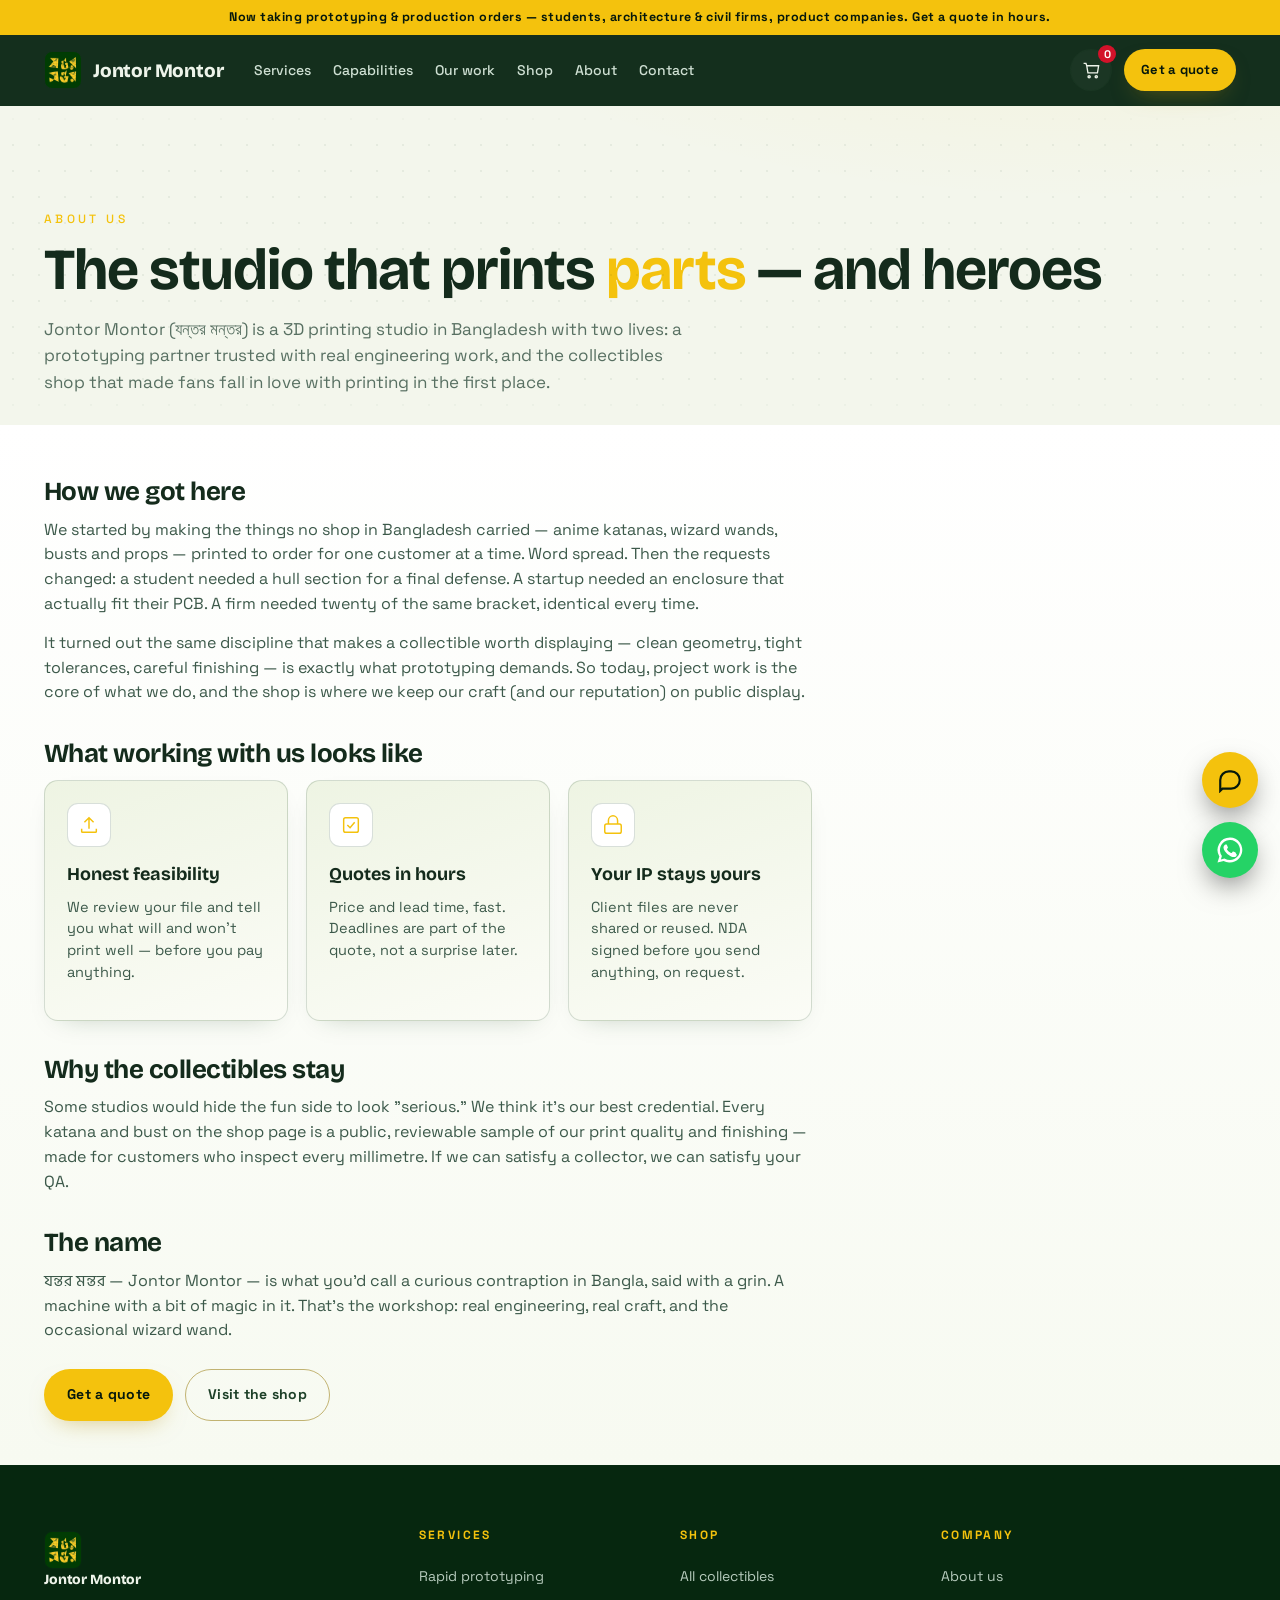
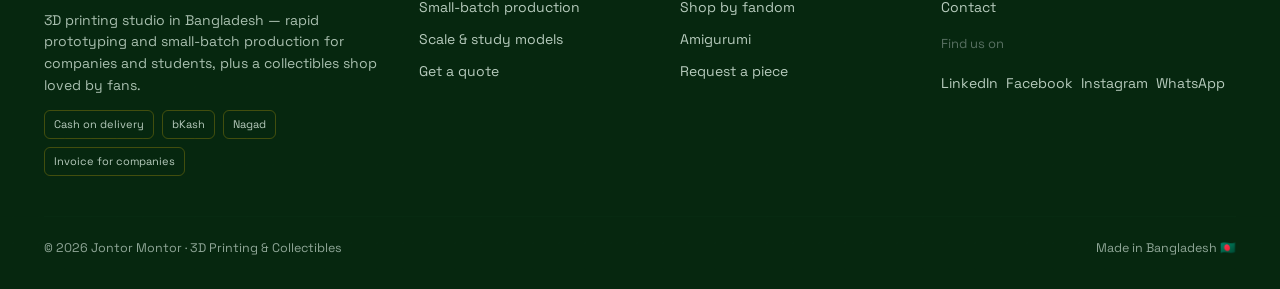
==== about.html @ bf699344 "Add files via upload" ====
<!DOCTYPE html>
<html lang="en">
<head>
<meta charset="UTF-8">
<meta name="viewport" content="width=device-width, initial-scale=1.0">
<title>About Jontor Montor — 3D Printing Studio in Bangladesh</title>
<meta name="description" content="Jontor Montor is a Bangladesh 3D printing studio: a prototyping partner for companies and universities, and the collectibles shop that proves our craft in public.">
<!-- EDIT HERE ▸ SEO: after you buy your domain, replace https://www.jontormontor.com everywhere (Ctrl+H) -->
<link rel="canonical" href="https://www.jontormontor.com/about.html">
<link rel="icon" type="image/jpeg" href="images/logo.jpg">
<meta name="theme-color" content="#0a3a1c">
<meta name="robots" content="index, follow">
<meta property="og:type" content="website">
<meta property="og:site_name" content="Jontor Montor">
<meta property="og:title" content="About Jontor Montor — 3D Printing Studio in Bangladesh">
<meta property="og:description" content="Jontor Montor is a Bangladesh 3D printing studio: a prototyping partner for companies and universities, and the collectibles shop that proves our craft in public.">
<meta property="og:url" content="https://www.jontormontor.com/about.html">
<meta property="og:image" content="https://www.jontormontor.com/images/logo.jpg">
<meta property="og:locale" content="en_US">
<meta name="twitter:card" content="summary_large_image">
<meta name="twitter:title" content="About Jontor Montor — 3D Printing Studio in Bangladesh">
<meta name="twitter:description" content="Jontor Montor is a Bangladesh 3D printing studio: a prototyping partner for companies and universities, and the collectibles shop that proves our craft in public.">
<meta name="twitter:image" content="https://www.jontormontor.com/images/logo.jpg">
<link rel="preconnect" href="https://fonts.googleapis.com">
<link rel="preconnect" href="https://fonts.gstatic.com" crossorigin>
<link href="https://fonts.googleapis.com/css2?family=Bricolage+Grotesque:opsz,wght@12..96,400;12..96,600;12..96,800&family=Space+Grotesk:wght@400;500;700&family=Hind+Siliguri:wght@400;600;700&display=swap" rel="stylesheet">
<link rel="stylesheet" href="css/styles.css">
</head>
<body>
<div id="site-header"></div>

<section class="subhero dots-bg">
  <div class="wrap">
    <span class="eyebrow">About us</span>
    <h1>The studio that prints <span class="y">parts</span> — and heroes</h1>
    <p>Jontor Montor (যন্তর মন্তর) is a 3D printing studio in Bangladesh with two lives: a prototyping partner trusted with real engineering work, and the collectibles shop that made fans fall in love with printing in the first place.</p>
  </div>
</section>

<section class="page band-white">
  <div class="wrap">
    <div class="prose">
      <!-- EDIT HERE ▸ ABOUT TEXT -->
      <h2>How we got here</h2>
      <p>We started by making the things no shop in Bangladesh carried — anime katanas, wizard wands, busts and props — printed to order for one customer at a time. Word spread. Then the requests changed: a student needed a hull section for a final defense. A startup needed an enclosure that actually fit their PCB. A firm needed twenty of the same bracket, identical every time.</p>
      <p>It turned out the same discipline that makes a collectible worth displaying — clean geometry, tight tolerances, careful finishing — is exactly what prototyping demands. So today, project work is the core of what we do, and the shop is where we keep our craft (and our reputation) on public display.</p>

      <h2>What working with us looks like</h2>
      <div class="cards3">
        <div class="icard">
          <div class="ic"><svg viewBox="0 0 24 24"><path d="M12 16V4M7 9l5-5 5 5"/><path d="M4 16v3a1 1 0 001 1h14a1 1 0 001-1v-3"/></svg></div>
          <h4>Honest feasibility</h4><p>We review your file and tell you what will and won't print well — before you pay anything.</p>
        </div>
        <div class="icard">
          <div class="ic"><svg viewBox="0 0 24 24"><rect x="4" y="4" width="16" height="16" rx="2"/><path d="M8 12l3 3 5-6"/></svg></div>
          <h4>Quotes in hours</h4><p>Price and lead time, fast. Deadlines are part of the quote, not a surprise later.</p>
        </div>
        <div class="icard">
          <div class="ic"><svg viewBox="0 0 24 24"><rect x="3" y="11" width="18" height="10" rx="2"/><path d="M7 11V7a5 5 0 0110 0v4"/></svg></div>
          <h4>Your IP stays yours</h4><p>Client files are never shared or reused. NDA signed before you send anything, on request.</p>
        </div>
      </div>

      <h2>Why the collectibles stay</h2>
      <p>Some studios would hide the fun side to look "serious." We think it's our best credential. Every katana and bust on the shop page is a public, reviewable sample of our print quality and finishing — made for customers who inspect every millimetre. If we can satisfy a collector, we can satisfy your QA.</p>

      <h2>The name</h2>
      <p><span class="bn">যন্তর মন্তর</span> — Jontor Montor — is what you'd call a curious contraption in Bangla, said with a grin. A machine with a bit of magic in it. That's the workshop: real engineering, real craft, and the occasional wizard wand.</p>

      <p style="margin-top:26px">
        <a href="custom.html" class="btn btn-gold">Get a quote</a>
        <a href="shop.html" class="btn btn-ghost" style="margin-left:8px">Visit the shop</a>
      </p>
    </div>
  </div>
</section>

<div id="site-footer"></div>
<a class="wa" id="waFloat" href="#" target="_blank" rel="noopener" aria-label="WhatsApp us">
  <svg viewBox="0 0 24 24"><path d="M12 2a10 10 0 00-8.5 15.2L2 22l4.9-1.3A10 10 0 1012 2zm0 18a8 8 0 01-4.1-1.1l-.3-.2-2.9.8.8-2.8-.2-.3A8 8 0 1112 20zm4.4-6c-.2-.1-1.4-.7-1.7-.8s-.4-.1-.6.1-.6.8-.8 1-.3.2-.5.1a6.5 6.5 0 01-1.9-1.2 7.2 7.2 0 01-1.3-1.7c-.1-.2 0-.4.1-.5l.4-.4.2-.4v-.4l-.8-1.8c-.2-.5-.4-.4-.6-.4h-.5a1 1 0 00-.7.3 3 3 0 00-.9 2.2 5.2 5.2 0 001.1 2.8 11.9 11.9 0 004.6 4c.6.3 1.1.4 1.5.6.6.2 1.2.2 1.6.1.5-.1 1.4-.6 1.6-1.1s.2-1 .2-1.1-.2-.2-.4-.3z"/></svg>
</a>
<script src="js/app.js"></script>
</body>
</html>
---- css/styles.css ----
:root{
  --forest:#f3f6ec; --forest-2:#fbfcf6; --forest-3:#ffffff;
  --moss:#e6eeda; --moss-2:#eef4e3;
  --gold:#f4c20d; --gold-2:#b98f00; --gold-deep:#96790a;
  --cream:#f3ecd9; --cream-2:#e7dcbf;
  --red:#d3122a;
  --ink:#06180c;
  --paper:#142b1c; --muted:#587062; --line:rgba(13,58,30,.16);
  --disp:"Bricolage Grotesque",sans-serif;
  --tech:"Space Grotesk",monospace;
  --bn:"Hind Siliguri",sans-serif;
  --r:14px;
}
*{box-sizing:border-box;margin:0;padding:0}
html{scroll-behavior:smooth}
body{
  background:var(--forest);color:var(--paper);
  font-family:var(--tech);font-size:16px;line-height:1.55;
  overflow-x:hidden;
}
.bn{font-family:var(--bn)}
h1,h2,h3{font-family:var(--disp);line-height:1.02;letter-spacing:-.02em}
a{color:inherit;text-decoration:none}
img{display:block;max-width:100%}
.wrap{max-width:1240px;margin:0 auto;padding:0 24px}
.eyebrow{font-family:var(--tech);font-size:12px;letter-spacing:.28em;text-transform:uppercase;color:var(--gold);font-weight:500}

/* blueprint dotted texture */
.dots-bg{position:relative}
.dots-bg::before{
  content:"";position:absolute;inset:0;pointer-events:none;opacity:.5;
  background-image:radial-gradient(rgba(244,194,13,.10) 1px,transparent 1px);
  background-size:26px 26px;mask-image:linear-gradient(180deg,transparent,#000 12%,#000 88%,transparent);
}

/* buttons */
.btn{display:inline-flex;align-items:center;gap:9px;font-family:var(--tech);font-weight:700;
  font-size:14px;letter-spacing:.02em;padding:14px 22px;border-radius:999px;cursor:pointer;
  border:1.5px solid transparent;transition:transform .18s ease,background .2s,color .2s,box-shadow .2s}
.btn:active{transform:translateY(1px)}
.btn-gold{background:var(--gold);color:var(--ink);box-shadow:0 8px 24px -10px rgba(244,194,13,.7)}
.btn-gold:hover{background:var(--gold-2);transform:translateY(-2px)}
.btn-ghost{background:transparent;color:var(--paper);border-color:rgba(244,194,13,.45)}
.btn-ghost:hover{border-color:var(--gold);color:var(--gold);transform:translateY(-2px)}
.btn-sm{padding:10px 16px;font-size:13px}

/* announcement */
.topbar{background:var(--gold);color:var(--ink);font-family:var(--tech);font-weight:700;
  font-size:12.5px;letter-spacing:.04em;text-align:center;padding:8px 16px;overflow:hidden}
.topbar span{display:inline-block;white-space:nowrap}

/* nav */
.nav{position:sticky;top:0;z-index:60;background:rgba(7,42,20,.82);backdrop-filter:blur(12px);
  border-bottom:1px solid var(--line)}
.nav__in{display:flex;align-items:center;gap:22px;height:70px}
.brand{display:flex;align-items:center;gap:11px;font-family:var(--disp);font-weight:800;font-size:19px;letter-spacing:-.01em}
.brand img{width:38px;height:38px;border-radius:8px;border:1px solid var(--line)}
.brand b{color:var(--gold)}
.navlinks{display:flex;gap:22px;margin-left:8px;font-size:14px;font-weight:500}
.navlinks a{position:relative;padding:6px 0;color:#3c594a;transition:color .2s}
.navlinks a:hover{color:var(--gold)}
.navlinks a::after{content:"";position:absolute;left:0;bottom:-2px;height:2px;width:0;background:var(--gold);transition:width .22s}
.navlinks a:hover::after{width:100%}
.nav__right{margin-left:auto;display:flex;align-items:center;gap:12px}
.iconbtn{position:relative;width:42px;height:42px;display:grid;place-items:center;border-radius:50%;
  border:1px solid var(--line);background:rgba(255,255,255,.03);cursor:pointer;transition:.2s}
.iconbtn:hover{border-color:var(--gold);background:rgba(244,194,13,.08)}
.iconbtn svg{width:19px;height:19px;stroke:var(--paper);fill:none;stroke-width:1.7}
.cartcount{position:absolute;top:-5px;right:-5px;background:var(--red);color:#fff;font-family:var(--tech);
  font-size:11px;font-weight:700;min-width:18px;height:18px;border-radius:9px;display:grid;place-items:center;padding:0 4px}
.menutoggle{display:none}

/* hero */
.hero{position:relative;overflow:hidden;padding:74px 0 64px;
  background:radial-gradient(120% 90% at 80% -10%,#0f4a25 0%,var(--forest) 46%,var(--forest-2) 100%)}
.hero__grid{display:grid;grid-template-columns:1.02fr .98fr;gap:48px;align-items:center;position:relative;z-index:2}
.hero__copy h1{font-size:clamp(40px,5.6vw,68px);font-weight:800}
.hero__copy h1 .y{color:var(--gold)}
.hero__copy h1 .stroke{-webkit-text-stroke:1.5px var(--gold);color:transparent}
.hero__sub{margin:20px 0 4px;max-width:30em;color:#3c594a;font-size:16.5px}
.hero__cta{display:flex;gap:12px;flex-wrap:wrap;margin-top:26px}
.hero__pay{display:flex;gap:8px;flex-wrap:wrap;margin-top:20px;font-family:var(--tech);font-size:12px;color:var(--muted)}
.chip{border:1px solid var(--line);border-radius:999px;padding:5px 11px;letter-spacing:.04em}
.chip b{color:var(--gold-2);font-weight:700}

/* hero stage */
.stage{position:relative;aspect-ratio:1/.92;border-radius:20px;overflow:hidden;
  border:1px solid var(--line);box-shadow:0 40px 80px -40px rgba(0,0,0,.7);background:var(--forest-2)}
.stage__frame{position:absolute;inset:0;z-index:3;pointer-events:none;
  background:
    linear-gradient(transparent 96%,rgba(244,194,13,.12) 96%) 0 0/100% 28px,
    linear-gradient(90deg,transparent 96%,rgba(244,194,13,.12) 96%) 0 0/28px 100%}
.stage__slide{position:absolute;inset:0;opacity:0;transition:opacity .9s ease,transform 6s ease;transform:scale(1.06)}
.stage__slide img{width:100%;height:100%;object-fit:cover}
.stage__slide.on{opacity:1;transform:scale(1)}
.stage__tag{position:absolute;left:14px;bottom:14px;z-index:4;background:rgba(6,24,12,.78);
  border:1px solid var(--line);backdrop-filter:blur(6px);border-radius:10px;padding:9px 13px}
.stage__tag .k{font-family:var(--tech);font-size:11px;letter-spacing:.2em;color:var(--gold);text-transform:uppercase}
.stage__tag .n{font-family:var(--disp);font-weight:600;font-size:15px}
.dots{position:absolute;right:14px;bottom:16px;z-index:5;display:flex;gap:7px}
.dot{width:8px;height:8px;border-radius:50%;background:rgba(255,255,255,.32);cursor:pointer;transition:.2s}
.dot.on{background:var(--gold);width:22px;border-radius:4px}
/* floating shards */
.shard{position:absolute;width:54px;opacity:.5;border-radius:6px;z-index:1;filter:saturate(1.1)}
.shard.s1{top:8%;right:6%;animation:float 7s ease-in-out infinite}
.shard.s2{bottom:12%;left:-2%;width:42px;animation:float 9s ease-in-out infinite reverse}
@keyframes float{0%,100%{transform:translateY(0) rotate(-4deg)}50%{transform:translateY(-16px) rotate(4deg)}}

/* marquee */
.marquee{background:var(--forest-3);border-top:1px solid var(--line);border-bottom:1px solid var(--line);overflow:hidden;padding:13px 0}
.marquee__t{display:flex;gap:42px;white-space:nowrap;animation:scroll 26s linear infinite;font-family:var(--tech);
  font-size:13px;letter-spacing:.06em;color:#cbe0d0}
.marquee__t b{color:var(--gold)}
.marquee__t span{display:inline-flex;align-items:center;gap:42px}
@keyframes scroll{to{transform:translateX(-50%)}}

/* section heads */
section{position:relative}
.shead{display:flex;align-items:flex-end;justify-content:space-between;gap:20px;margin:0 0 30px}
.shead h2{font-size:clamp(28px,3.6vw,42px);font-weight:800}
.shead p{color:var(--muted);max-width:34em;margin-top:8px;font-size:15px}
.sec{padding:78px 0}

/* fandom tiles */
.tiles{display:grid;grid-template-columns:repeat(4,1fr);gap:16px}
.tile{position:relative;border-radius:var(--r);overflow:hidden;min-height:172px;padding:20px;
  display:flex;flex-direction:column;justify-content:flex-end;cursor:pointer;
  border:1px solid var(--line);transition:transform .22s ease,box-shadow .22s}
.tile:hover{transform:translateY(-5px);box-shadow:0 24px 40px -24px rgba(0,0,0,.7)}
.tile h3{font-size:21px;font-weight:700;position:relative;z-index:2}
.tile .cnt{font-family:var(--tech);font-size:12px;color:rgba(255,255,255,.78);position:relative;z-index:2;letter-spacing:.04em}
.tile .arr{position:absolute;top:16px;right:16px;z-index:2;width:30px;height:30px;border-radius:50%;
  background:rgba(0,0,0,.25);display:grid;place-items:center;transition:.22s}
.tile:hover .arr{background:var(--gold);color:var(--ink);transform:rotate(-45deg)}
.tile .arr svg{width:15px;height:15px;stroke:currentColor;fill:none;stroke-width:2}
.tile::before{content:"";position:absolute;inset:0;z-index:1;opacity:.92}
.tile::after{content:"";position:absolute;inset:0;z-index:1;opacity:.18;
  background-image:radial-gradient(rgba(0,0,0,.5) 1px,transparent 1px);background-size:18px 18px}
.t-anime::before{background:linear-gradient(150deg,#d3122a,#7a0a18)}
.t-hp::before{background:linear-gradient(150deg,#2a2350,#0e0a26)}
.t-game::before{background:linear-gradient(150deg,#127a3a,#0a4220)}
.t-scifi::before{background:linear-gradient(150deg,#0e6b6b,#062f30)}
.t-ami::before{background:linear-gradient(150deg,#e8662a,#9a3408)}
.t-bd::before{background:linear-gradient(150deg,#0a3a1c,#0a3a1c)}
.t-bd .flag{position:absolute;inset:0;z-index:1;background:
  radial-gradient(circle at 38% 50%,var(--red) 0 26%,transparent 27%)}
.t-custom{border:1.5px dashed rgba(244,194,13,.55)}
.t-custom::before{background:linear-gradient(150deg,#11522a,#072a14)}
.t-custom h3,.t-custom .cnt{color:var(--gold)}

/* products */
.grid{display:grid;grid-template-columns:repeat(4,1fr);gap:18px}
.pcard{background:var(--moss-2);border:1px solid var(--line);border-radius:var(--r);overflow:hidden;
  display:flex;flex-direction:column;transition:transform .2s ease,box-shadow .2s,border-color .2s}
.pcard:hover{transform:translateY(-6px);box-shadow:0 28px 46px -28px rgba(0,0,0,.75);border-color:rgba(244,194,13,.4)}
.pcard__media{position:relative;aspect-ratio:1/1;overflow:hidden;background:var(--forest-3)}
.pcard__media img{width:100%;height:100%;object-fit:cover;transition:transform .5s ease}
.pcard:hover .pcard__media img{transform:scale(1.07)}
.badge{position:absolute;top:10px;left:10px;font-family:var(--tech);font-size:10.5px;font-weight:700;
  letter-spacing:.06em;text-transform:uppercase;padding:4px 9px;border-radius:6px}
.b-stock{background:var(--gold);color:var(--ink)}
.b-order{background:rgba(6,24,12,.82);color:var(--gold);border:1px solid var(--line)}
.ftag{position:absolute;top:10px;right:10px;font-family:var(--tech);font-size:10.5px;font-weight:700;
  letter-spacing:.05em;text-transform:uppercase;background:rgba(6,24,12,.7);color:#3c594a;padding:4px 8px;border-radius:6px;border:1px solid var(--line)}
.quick{position:absolute;left:10px;right:10px;bottom:10px;transform:translateY(140%);opacity:0;transition:.25s ease}
.pcard:hover .quick{transform:none;opacity:1}
.quick button{width:100%;justify-content:center}
.pcard__body{padding:14px 15px 17px;display:flex;flex-direction:column;gap:7px;flex:1}
.pcard__name{font-family:var(--disp);font-weight:600;font-size:16px;line-height:1.15}
.pcard__sub{font-family:var(--tech);font-size:12px;color:var(--muted)}
.price{margin-top:auto;display:flex;align-items:baseline;gap:9px;padding-top:6px}
.price .now{font-family:var(--tech);font-weight:700;font-size:19px;color:var(--gold)}
.price .was{font-family:var(--tech);font-size:13px;color:#7e948a;text-decoration:line-through}
.price .off{font-family:var(--tech);font-size:11px;font-weight:700;background:var(--red);color:#fff;border-radius:5px;padding:2px 6px}

/* custom band */
.custom{background:linear-gradient(160deg,var(--moss),var(--forest-2));border-top:1px solid var(--line);border-bottom:1px solid var(--line)}
.custom__grid{display:grid;grid-template-columns:.9fr 1.1fr;gap:46px;align-items:center}
.custom h2{font-size:clamp(30px,4vw,46px);font-weight:800}
.custom h2 .y{color:var(--gold)}
.custom p{color:#3c594a;margin:16px 0 24px;max-width:30em}
.steps{display:grid;grid-template-columns:1fr 1fr 1fr;gap:14px}
.step{background:rgba(255,255,255,.66);border:1px solid var(--line);border-radius:12px;padding:20px 16px}
.step .no{font-family:var(--tech);font-size:12px;color:var(--gold);letter-spacing:.2em}
.step .ic{width:40px;height:40px;margin:8px 0 12px;color:var(--gold)}
.step .ic svg{width:100%;height:100%;stroke:currentColor;fill:none;stroke-width:1.6}
.step h4{font-family:var(--disp);font-weight:600;font-size:16px;margin-bottom:5px}
.step p{font-family:var(--tech);font-size:12.5px;color:var(--muted);margin:0;max-width:none}

/* WORKS / projects */
.works{background:var(--forest-3)}
.works .shead h2 .y{color:var(--gold)}
.tabs{display:flex;gap:9px;flex-wrap:wrap;margin-bottom:26px}
.tab{font-family:var(--tech);font-size:13px;font-weight:500;letter-spacing:.03em;padding:9px 16px;border-radius:999px;
  border:1px solid var(--line);background:transparent;color:#3c594a;cursor:pointer;transition:.2s}
.tab:hover{border-color:var(--gold);color:var(--gold)}
.tab.on{background:var(--gold);color:var(--ink);border-color:var(--gold);font-weight:700}
.wgrid{display:grid;grid-template-columns:repeat(3,1fr);gap:18px}
.wcard{background:linear-gradient(160deg,var(--moss-2),var(--forest-2));border:1px solid var(--line);
  border-radius:var(--r);padding:22px;position:relative;overflow:hidden;transition:transform .2s,border-color .2s}
.wcard:hover{transform:translateY(-5px);border-color:rgba(244,194,13,.45)}
.wcard__bp{height:120px;border-radius:10px;background:var(--forest-3);border:1px solid var(--line);
  margin-bottom:16px;position:relative;overflow:hidden;display:grid;place-items:center}
.wcard__bp::before{content:"";position:absolute;inset:0;opacity:.5;
  background-image:linear-gradient(rgba(244,194,13,.10) 1px,transparent 1px),linear-gradient(90deg,rgba(244,194,13,.10) 1px,transparent 1px);
  background-size:18px 18px}
.wcard__bp svg{width:70px;height:70px;stroke:var(--gold);fill:none;stroke-width:1.3;position:relative;z-index:2;opacity:.9}
.wcat{font-family:var(--tech);font-size:11px;letter-spacing:.18em;text-transform:uppercase;color:var(--gold)}
.wcard h4{font-family:var(--disp);font-weight:600;font-size:18px;margin:5px 0 10px}
.wmeta{display:flex;gap:7px;flex-wrap:wrap}
.wmeta span{font-family:var(--tech);font-size:11px;color:#3c594a;border:1px solid var(--line);border-radius:6px;padding:3px 8px}
.stats{display:grid;grid-template-columns:repeat(4,1fr);gap:18px;margin-top:40px;
  border-top:1px solid var(--line);padding-top:34px}
.stat .n{font-family:var(--disp);font-weight:800;font-size:clamp(32px,4vw,48px);color:var(--gold);line-height:1}
.stat .l{font-family:var(--tech);font-size:12.5px;color:var(--muted);margin-top:6px;letter-spacing:.03em}
.works__cta{display:flex;gap:12px;flex-wrap:wrap;margin-top:34px;align-items:center}
.works__cta .note{font-family:var(--tech);font-size:12.5px;color:var(--muted)}

/* amigurumi strip */
.ami{background:linear-gradient(160deg,#0e4a26,var(--forest-2))}
.amihead{display:flex;align-items:center;gap:14px;margin-bottom:24px}
.amihead h2{font-size:clamp(26px,3.2vw,38px)}
.amihead .b{font-family:var(--bn);color:var(--gold)}
.amirow{display:grid;grid-template-columns:repeat(4,1fr);gap:16px}

/* reviews */
.revs{display:grid;grid-template-columns:repeat(3,1fr);gap:18px}
.rev{background:var(--moss-2);border:1px solid var(--line);border-radius:var(--r);padding:22px}
.rev .stars{color:var(--gold);font-size:14px;letter-spacing:2px}
.rev p{margin:10px 0 14px;font-size:14.5px;color:#3c594a}
.rev .who{font-family:var(--tech);font-size:12.5px;color:var(--muted)}
.rev .who b{color:var(--paper)}

/* seasonal */
.season{background:var(--forest-2)}
.seasonrow{display:grid;grid-template-columns:repeat(3,1fr);gap:18px}
.scard{border-radius:var(--r);overflow:hidden;border:1px solid var(--line);position:relative}
.scard img{width:100%;height:100%;object-fit:cover;aspect-ratio:1/1}
.scard span{position:absolute;left:0;bottom:0;right:0;padding:14px;font-family:var(--disp);font-weight:600;
  background:linear-gradient(transparent,rgba(4,32,15,.9));font-size:15px}

/* footer */
.foot{background:var(--forest-3);border-top:1px solid var(--line);padding:60px 0 30px}
.foot__grid{display:grid;grid-template-columns:1.5fr 1fr 1fr 1.3fr;gap:34px}
.foot h5{font-family:var(--tech);font-size:12px;letter-spacing:.2em;text-transform:uppercase;color:var(--gold);margin-bottom:16px}
.foot a{display:block;color:#3c594a;font-size:14px;padding:5px 0;transition:.2s}
.foot a:hover{color:var(--gold)}
.foot__brand .brand{margin-bottom:14px}
.foot__brand p{color:var(--muted);font-size:14px;max-width:26em}
.subscribe{display:flex;gap:8px;margin-top:14px}
.subscribe input{flex:1;background:rgba(255,255,255,.05);border:1px solid var(--line);border-radius:999px;
  padding:11px 16px;color:var(--paper);font-family:var(--tech);font-size:13px;outline:none}
.subscribe input:focus{border-color:var(--gold)}
.paystrip{display:flex;gap:8px;flex-wrap:wrap;margin-top:14px}
.paystrip span{font-family:var(--tech);font-size:11px;color:#3c594a;border:1px solid var(--line);border-radius:6px;padding:5px 9px}
.foot__bottom{border-top:1px solid var(--line);margin-top:40px;padding-top:22px;display:flex;justify-content:space-between;
  flex-wrap:wrap;gap:12px;font-family:var(--tech);font-size:12.5px;color:var(--muted)}

/* you wished / fan requests */
.shead h2 .y{color:var(--gold)}
.wished{background:linear-gradient(160deg,#123f22,#0a2e16)}
.wishgrid{display:grid;grid-template-columns:repeat(4,1fr);gap:18px}
.wishcard{position:relative;border-radius:var(--r);overflow:hidden;border:1px solid var(--line);
  background:var(--forest-3);transition:transform .2s,border-color .2s}
.wishcard:hover{transform:translateY(-6px);border-color:rgba(244,194,13,.45)}
.wishcard__media{aspect-ratio:1/1;overflow:hidden;position:relative}
.wishcard__media img{width:100%;height:100%;object-fit:cover;transition:transform .5s}
.wishcard:hover .wishcard__media img{transform:scale(1.07)}
.ribbon{position:absolute;top:13px;left:-30px;transform:rotate(-45deg);background:var(--gold);color:var(--ink);
  font-family:var(--tech);font-weight:700;font-size:10px;letter-spacing:.09em;text-transform:uppercase;padding:5px 34px;z-index:2;box-shadow:0 4px 10px -4px rgba(0,0,0,.5)}
.wishcard__body{padding:14px 15px 16px}
.wishcard__name{font-family:var(--disp);font-weight:600;font-size:16px;line-height:1.15}
.wishcard__req{font-family:var(--tech);font-size:12px;color:var(--gold-2);margin-top:6px}
.wishcard__req::before{content:"\270E  "}
.wished__cta{margin-top:28px;display:flex;gap:12px;flex-wrap:wrap;align-items:center}
.wished__cta .note{font-family:var(--tech);font-size:12.5px;color:var(--muted)}

/* float wa + toast */
.wa{position:fixed;right:22px;bottom:22px;z-index:80;width:56px;height:56px;border-radius:50%;
  background:#25D366;display:grid;place-items:center;box-shadow:0 12px 30px -8px rgba(0,0,0,.6);cursor:pointer;
  transition:transform .2s}
.wa:hover{transform:scale(1.08)}
.wa svg{width:30px;height:30px;fill:#fff}
.toast{position:fixed;left:50%;bottom:28px;transform:translate(-50%,140%);z-index:90;
  background:var(--gold);color:var(--ink);font-family:var(--tech);font-weight:700;font-size:14px;
  padding:13px 22px;border-radius:999px;box-shadow:0 16px 40px -12px rgba(0,0,0,.6);transition:transform .35s cubic-bezier(.2,.9,.3,1.3)}
.toast.show{transform:translate(-50%,0)}

/* reveal */
.reveal{opacity:0;transform:translateY(26px);transition:opacity .6s ease,transform .6s ease}
.reveal.in{opacity:1;transform:none}

/* responsive */
@media(max-width:1024px){
  .hero__grid{grid-template-columns:1fr;gap:34px}
  .stage{max-width:520px}
  .custom__grid{grid-template-columns:1fr;gap:28px}
  .tiles{grid-template-columns:repeat(3,1fr)}
  .grid,.amirow,.wishgrid{grid-template-columns:repeat(3,1fr)}
  .wgrid{grid-template-columns:repeat(2,1fr)}
  .foot__grid{grid-template-columns:1fr 1fr}
}
@media(max-width:680px){
  .navlinks{display:none}
  .menutoggle{display:grid}
  .nav__in{height:62px}
  .tiles{grid-template-columns:repeat(2,1fr)}
  .grid,.amirow,.revs,.seasonrow,.steps,.wishgrid{grid-template-columns:1fr 1fr}
  .wgrid{grid-template-columns:1fr}
  .stats{grid-template-columns:1fr 1fr;gap:24px}
  .foot__grid{grid-template-columns:1fr}
  .sec{padding:54px 0}
  .shead{flex-direction:column;align-items:flex-start}
  .steps{grid-template-columns:1fr}
}
@media(prefers-reduced-motion:reduce){
  *{animation:none!important;transition:none!important}
  .reveal{opacity:1;transform:none}
}

/* ============================================================= */
/*  SUPPLEMENTARY — multi-page site (cart, forms, subpages)      */
/* ============================================================= */

/* new fandom tiles */
.t-marvel::before{background:linear-gradient(150deg,#b31217,#2a0708)}
.t-dc::before{background:linear-gradient(150deg,#0b3d91,#04122e)}
.t-starwars::before{background:linear-gradient(150deg,#242424,#000)}
.t-movies::before{background:linear-gradient(150deg,#3a2c6b,#140f2e)}

/* shop by type strip */
.typestrip{display:flex;flex-wrap:wrap;gap:10px;margin-top:24px}
.typestrip .lead{font-family:var(--tech);font-size:11px;letter-spacing:.22em;text-transform:uppercase;color:var(--muted);align-self:center;margin-right:2px}
.typechip{font-family:var(--tech);font-size:13px;font-weight:500;color:#3c594a;border:1px solid var(--line);
  background:var(--forest-3);border-radius:999px;padding:9px 15px;cursor:pointer;transition:.2s}
.typechip:hover{border-color:var(--gold);color:var(--gold);transform:translateY(-2px)}

/* project cards with real photos */
.wcard__media{height:158px;border-radius:10px;overflow:hidden;border:1px solid var(--line);position:relative;margin-bottom:12px}
.wcard__media img{width:100%;height:100%;object-fit:cover;transition:transform .5s}
.wcard:hover .wcard__media img{transform:scale(1.06)}
.wcard__media .wcat{position:absolute;top:10px;left:10px;margin:0;background:rgba(4,32,15,.85);
  padding:4px 10px;border-radius:6px;-webkit-backdrop-filter:blur(4px);backdrop-filter:blur(4px)}

/* cart drawer */
.cart-ov{position:fixed;inset:0;background:rgba(0,0,0,.55);opacity:0;visibility:hidden;transition:.25s;z-index:60}
.cart-ov.on{opacity:1;visibility:visible}
.drawer{position:fixed;top:0;right:0;height:100%;width:390px;max-width:92vw;background:var(--forest-2);
  border-left:1px solid var(--line);z-index:61;transform:translateX(102%);transition:transform .28s ease;display:flex;flex-direction:column}
.drawer.on{transform:none}
.drawer__head{display:flex;align-items:center;justify-content:space-between;padding:18px 20px;border-bottom:1px solid var(--line)}
.drawer__head h3{font-size:18px}
.drawer__x{background:none;border:none;color:var(--muted);font-size:26px;cursor:pointer;line-height:1}
.drawer__body{flex:1;overflow:auto;padding:4px 20px}
.drawer__empty{color:var(--muted);font-family:var(--tech);font-size:14px;text-align:center;padding:48px 10px}
.citem{display:flex;gap:12px;align-items:flex-start;padding:15px 0;border-bottom:1px solid var(--line)}
.citem__main{flex:1}
.citem__n{font-family:var(--disp);font-weight:600;font-size:14.5px;line-height:1.2}
.citem__p{font-family:var(--tech);font-size:13px;color:var(--gold-2);margin-top:4px}
.qty{display:inline-flex;align-items:center;border:1px solid var(--line);border-radius:8px;margin-top:9px}
.qty button{width:28px;height:26px;background:none;border:none;color:var(--paper);cursor:pointer;font-size:16px;line-height:1}
.qty span{min-width:26px;text-align:center;font-family:var(--tech);font-size:13px}
.citem__rm{background:none;border:none;color:var(--muted);cursor:pointer;font-size:11.5px;font-family:var(--tech);text-decoration:underline;padding:2px 0}
.drawer__foot{padding:16px 20px;border-top:1px solid var(--line)}
.drawer__sub{display:flex;justify-content:space-between;align-items:baseline;font-family:var(--tech);margin-bottom:12px}
.drawer__sub b{font-size:19px;color:var(--gold)}
.drawer__foot .btn{width:100%;justify-content:center}
.drawer__note{font-family:var(--tech);font-size:11.5px;color:var(--muted);text-align:center;margin-top:10px}

/* forms */
.form{display:grid;gap:16px}
.field{display:flex;flex-direction:column;gap:6px}
.field label{font-family:var(--tech);font-size:12.5px;letter-spacing:.03em;color:#3c594a}
.field label .req{color:var(--gold)}
.field input,.field textarea,.field select{font-family:var(--tech);font-size:15px;color:var(--paper);
  background:var(--forest-3);border:1px solid var(--line);border-radius:10px;padding:12px 14px;width:100%}
.field textarea{min-height:120px;resize:vertical}
.field input::placeholder,.field textarea::placeholder{color:#93a89b}
.field input:focus,.field textarea:focus,.field select:focus{outline:none;border-color:var(--gold)}
.form__row{display:grid;grid-template-columns:1fr 1fr;gap:16px}
.seg{display:inline-flex;border:1px solid var(--line);border-radius:10px;overflow:hidden}
.seg button{font-family:var(--tech);font-size:14px;padding:10px 20px;background:var(--forest-3);color:#3c594a;border:none;cursor:pointer}
.seg button.on{background:var(--gold);color:var(--ink);font-weight:700}

/* subpages */
.subhero{padding:104px 0 30px;position:relative;overflow:hidden}
.subhero .eyebrow{margin-bottom:12px;display:block}
.subhero h1{font-size:clamp(34px,6vw,58px)}
.subhero h1 .y{color:var(--gold)}
.subhero p{color:var(--muted);max-width:660px;margin-top:16px;font-size:17px;line-height:1.55}
.page{padding:18px 0 30px}
.prose{max-width:768px}
.prose h2{font-size:26px;margin:36px 0 12px}
.prose h3{font-size:19px;margin:24px 0 8px;color:var(--gold-2)}
.prose p{color:#3c594a;margin-bottom:14px}
.prose ul{margin:0 0 16px 20px;color:#3c594a}
.prose li{margin-bottom:7px}
.cards3{display:grid;grid-template-columns:repeat(3,1fr);gap:18px;margin-top:10px}
.icard{background:linear-gradient(160deg,var(--moss-2),var(--forest-2));border:1px solid var(--line);border-radius:var(--r);padding:22px}
.icard h4{font-family:var(--disp);font-size:18px;margin-bottom:8px}
.icard p{color:#3c594a;font-size:14.5px;font-family:var(--tech);line-height:1.5}
.icard .ic{width:44px;height:44px;border-radius:11px;background:var(--forest-3);border:1px solid var(--line);display:grid;place-items:center;margin-bottom:14px}
.icard .ic svg{width:22px;height:22px;stroke:var(--gold);fill:none;stroke-width:1.6}
.faq{max-width:840px}
.faqitem{border-bottom:1px solid var(--line);padding:18px 0}
.faqitem h4{font-family:var(--disp);font-size:17px;margin-bottom:7px}
.faqitem p{color:#3c594a;font-family:var(--tech);font-size:14.5px;line-height:1.55}
.contactgrid{display:grid;grid-template-columns:1.05fr 1fr;gap:44px;align-items:start}
.chan{display:flex;gap:14px;align-items:center;padding:15px 16px;border:1px solid var(--line);border-radius:12px;
  background:var(--forest-3);margin-bottom:12px;text-decoration:none;transition:.2s;color:inherit}
.chan:hover{border-color:var(--gold);transform:translateX(3px)}
.chan .ic{width:44px;height:44px;border-radius:10px;background:var(--forest-2);display:grid;place-items:center;flex-shrink:0}
.chan .ic svg{width:22px;height:22px;stroke:var(--gold);fill:none;stroke-width:1.7}
.chan b{font-family:var(--disp);font-size:16px;display:block}
.chan span{font-family:var(--tech);font-size:13px;color:var(--muted)}
.infobox{background:var(--forest-3);border:1px solid var(--line);border-radius:12px;padding:18px 20px;margin-top:8px}
.infobox h4{font-family:var(--disp);font-size:16px;margin-bottom:10px}
.infobox p{font-family:var(--tech);font-size:14px;color:#3c594a;margin-bottom:6px}

@media(max-width:680px){
  .nav.open .navlinks{display:flex;position:absolute;top:100%;left:0;right:0;flex-direction:column;
    background:var(--forest-2);border-top:1px solid var(--line);padding:16px 24px;gap:16px;z-index:40}
  .nav{position:relative}
  .form__row{grid-template-columns:1fr}
  .cards3{grid-template-columns:1fr}
  .contactgrid{grid-template-columns:1fr;gap:28px}
}

/* ============================================================= */
/*  V2 — B2B-first redesign: datasheet, industries, timeline,    */
/*  split band, chatbot                                          */
/* ============================================================= */

/* services */
.svcgrid{display:grid;grid-template-columns:repeat(4,1fr);gap:18px}
.svc{background:linear-gradient(160deg,var(--moss-2),var(--forest-2));border:1px solid var(--line);
  border-radius:var(--r);padding:24px;transition:transform .22s,border-color .22s}
.svc:hover{transform:translateY(-5px);border-color:rgba(244,194,13,.45)}
.svc .ic{width:46px;height:46px;border-radius:12px;background:var(--forest-3);border:1px solid var(--line);
  display:grid;place-items:center;margin-bottom:16px}
.svc .ic svg{width:23px;height:23px;stroke:var(--gold);fill:none;stroke-width:1.5}
.svc h4{font-family:var(--disp);font-size:18px;margin-bottom:8px}
.svc p{color:#3c594a;font-size:14px;font-family:var(--tech);line-height:1.55}

/* capabilities datasheet */
.sheet{background:var(--forest-3);border:1px solid var(--line);border-radius:var(--r);overflow:hidden}
.sheet__head{display:flex;align-items:center;justify-content:space-between;gap:14px;padding:16px 22px;
  border-bottom:1px solid var(--line);background:linear-gradient(90deg,rgba(244,194,13,.08),transparent)}
.sheet__head b{font-family:var(--tech);font-size:12px;letter-spacing:.24em;text-transform:uppercase;color:var(--gold)}
.sheet__head span{font-family:var(--tech);font-size:11.5px;color:var(--muted)}
.sheet table{width:100%;border-collapse:collapse}
.sheet td{font-family:var(--tech);font-size:14px;padding:13px 22px;border-bottom:1px solid rgba(244,194,13,.09);vertical-align:top}
.sheet tr:last-child td{border-bottom:none}
.sheet td:first-child{color:var(--muted);width:38%;font-size:12.5px;letter-spacing:.06em;text-transform:uppercase}
.sheet td:last-child{color:#3c594a}
.sheet .hl{color:var(--gold-2)}
.capgrid{display:grid;grid-template-columns:1fr 1fr;gap:20px;align-items:start}
.matchips{display:flex;flex-wrap:wrap;gap:8px;padding:16px 22px}
.matchips span{font-family:var(--tech);font-size:12.5px;border:1px solid var(--line);border-radius:8px;
  padding:6px 11px;color:#3c594a;background:var(--forest-2)}

/* industries */
.indgrid{display:grid;grid-template-columns:repeat(3,1fr);gap:16px}
.ind{position:relative;border:1px solid var(--line);border-radius:var(--r);padding:20px;background:var(--forest-2);transition:.22s}
.ind:hover{border-color:rgba(244,194,13,.5);transform:translateY(-3px)}
.ind h4{font-family:var(--disp);font-size:17px;margin-bottom:6px}
.ind p{font-family:var(--tech);font-size:13.5px;color:#3c594a;line-height:1.5}
.ind .tagline{font-family:var(--tech);font-size:10.5px;letter-spacing:.2em;text-transform:uppercase;color:var(--gold);display:block;margin-bottom:10px}

/* process timeline */
.timeline{display:grid;grid-template-columns:repeat(5,1fr);gap:14px;counter-reset:tstep}
.tstep{position:relative;border:1px solid var(--line);border-radius:var(--r);padding:20px 18px;background:linear-gradient(160deg,var(--moss-2),var(--forest-2))}
.tstep::before{counter-increment:tstep;content:"0" counter(tstep);
  font-family:var(--tech);font-weight:700;font-size:13px;color:var(--ink);background:var(--gold);
  border-radius:8px;padding:4px 9px;display:inline-block;margin-bottom:13px}
.tstep h4{font-family:var(--disp);font-size:16.5px;margin-bottom:7px}
.tstep p{font-family:var(--tech);font-size:13px;color:#3c594a;line-height:1.5}
.tstep .eta{font-family:var(--tech);font-size:11px;color:var(--gold-2);margin-top:10px;display:block;letter-spacing:.08em}

/* split band (two audiences) */
.split{display:grid;grid-template-columns:1fr 1fr;gap:20px}
.split .door{position:relative;border-radius:var(--r);overflow:hidden;padding:34px 30px;min-height:230px;
  display:flex;flex-direction:column;justify-content:flex-end;border:1px solid var(--line);transition:.24s}
.split .door:hover{transform:translateY(-4px);border-color:rgba(244,194,13,.5)}
.split .door::before{content:"";position:absolute;inset:0;opacity:.95}
.door--pro::before{background:linear-gradient(150deg,#0d4423,#04200f)}
.door--fan::before{background:linear-gradient(150deg,#7a0a18,#2a0708)}
.split .door>*{position:relative;z-index:2}
.split .door .eyebrow{margin-bottom:10px;display:block}
.split .door h3{font-family:var(--disp);font-size:26px;margin-bottom:8px}
.split .door p{font-family:var(--tech);font-size:14px;color:#3c594a;max-width:420px;margin-bottom:16px}

/* trust strip */
.truststrip{display:flex;flex-wrap:wrap;gap:10px;margin-top:26px}
.truststrip span{font-family:var(--tech);font-size:12px;color:#3c594a;border:1px solid var(--line);
  border-radius:999px;padding:8px 14px;background:rgba(255,255,255,.7)}
.truststrip b{color:var(--gold)}

/* chatbot */
.cb-fab{position:fixed;right:22px;bottom:92px;width:56px;height:56px;border-radius:50%;z-index:55;
  background:var(--gold);border:none;cursor:pointer;display:grid;place-items:center;
  box-shadow:0 12px 30px -8px rgba(0,0,0,.6);transition:transform .2s}
.cb-fab:hover{transform:scale(1.07)}
.cb-fab svg{width:26px;height:26px;stroke:var(--ink);fill:none;stroke-width:2}
.cb{position:fixed;right:22px;bottom:160px;width:360px;max-width:calc(100vw - 32px);height:480px;max-height:calc(100vh - 190px);
  background:var(--forest-2);border:1px solid var(--line);border-radius:16px;z-index:56;display:flex;flex-direction:column;
  box-shadow:0 30px 60px -20px rgba(0,0,0,.75);opacity:0;visibility:hidden;transform:translateY(14px);transition:.25s}
.cb.on{opacity:1;visibility:visible;transform:none}
.cb__head{display:flex;align-items:center;gap:11px;padding:14px 16px;border-bottom:1px solid var(--line);
  background:linear-gradient(90deg,rgba(244,194,13,.1),transparent);border-radius:16px 16px 0 0}
.cb__head img{width:34px;height:34px;border-radius:9px}
.cb__head b{font-family:var(--disp);font-size:15px;display:block}
.cb__head span{font-family:var(--tech);font-size:11px;color:var(--muted)}
.cb__x{margin-left:auto;background:none;border:none;color:var(--muted);font-size:24px;cursor:pointer;line-height:1}
.cb__body{flex:1;overflow-y:auto;padding:14px;display:flex;flex-direction:column;gap:10px}
.cb__msg{max-width:86%;padding:10px 13px;border-radius:12px;font-family:var(--tech);font-size:13.5px;line-height:1.5;white-space:pre-line}
.cb__msg.bot{background:var(--forest-3);border:1px solid var(--line);border-bottom-left-radius:4px;color:#3c594a;align-self:flex-start}
.cb__msg.me{background:var(--gold);color:var(--ink);border-bottom-right-radius:4px;align-self:flex-end;font-weight:500}
.cb__chips{display:flex;flex-wrap:wrap;gap:7px;align-self:flex-start;max-width:100%}
.cb__chips button{font-family:var(--tech);font-size:12px;color:var(--gold-2);background:none;
  border:1px solid rgba(244,194,13,.4);border-radius:999px;padding:6px 11px;cursor:pointer;transition:.15s}
.cb__chips button:hover{background:var(--gold);color:var(--ink)}
.cb__msg .btn{margin-top:9px}
.cb__foot{display:flex;gap:8px;padding:12px;border-top:1px solid var(--line)}
.cb__foot input{flex:1;font-family:var(--tech);font-size:14px;color:var(--paper);background:var(--forest-3);
  border:1px solid var(--line);border-radius:10px;padding:10px 13px}
.cb__foot input:focus{outline:none;border-color:var(--gold)}
.cb__foot button{background:var(--gold);border:none;border-radius:10px;width:44px;cursor:pointer;display:grid;place-items:center}
.cb__foot button svg{width:18px;height:18px;stroke:var(--ink);fill:none;stroke-width:2.2}

/* quote page extras */
.filenote{display:flex;flex-wrap:wrap;gap:7px;margin-top:4px}
.filenote span{font-family:var(--tech);font-size:11.5px;color:var(--muted);border:1px dashed var(--line);border-radius:6px;padding:3px 8px}
.sendrow{display:grid;grid-template-columns:1fr 1fr;gap:10px}
.sendrow .btn{justify-content:center}

@media(max-width:1024px){
  .svcgrid{grid-template-columns:repeat(2,1fr)}
  .timeline{grid-template-columns:repeat(3,1fr)}
  .capgrid{grid-template-columns:1fr}
  .indgrid{grid-template-columns:repeat(2,1fr)}
}
@media(max-width:680px){
  .svcgrid,.indgrid,.split,.sendrow{grid-template-columns:1fr}
  .timeline{grid-template-columns:1fr 1fr}
  .cb{right:16px}
  .cb-fab{right:16px;bottom:88px}
}

/* ============================================================= */
/*  LIGHT THEME — brand frame, scroll-rhythm bands, contrast     */
/* ============================================================= */
body{background:
  radial-gradient(1200px 500px at 85% -100px, rgba(244,194,13,.10), transparent 60%),
  var(--forest)}
.dots-bg::before{background-image:radial-gradient(rgba(13,58,30,.13) 1px,transparent 1px);opacity:.45}

/* deep-forest frame: nav, footer, marquee ribbon */
.nav{background:rgba(6,34,16,.94)}
.nav .brand{color:#eef4ea}
.navlinks a{color:#cfe0d3}
.nav .iconbtn svg{stroke:#eef4ea}
.foot{background:#06270f;color:#c9dacd}
.foot .brand{color:#eef4ea}
.foot a{color:#b7cbbd}
.foot__brand p{color:#a9bfaf}
.paystrip span{color:#b7cbbd;border-color:rgba(244,194,13,.25)}
.foot__bottom,.foot__bottom span{color:#8fa697}
.marquee{background:#0a3a1c;border-color:rgba(244,194,13,.35)}
.marquee .marquee__t{color:#dfe9e2}
.marquee b{color:var(--gold)}

/* ---- scroll-rhythm section bands ---- */
.band-white{background:linear-gradient(180deg,#ffffff,#f7faf1)}
.band-tint{background:linear-gradient(180deg,#ebf1de,#f5f8ee)}
.band-deep{background:
  radial-gradient(900px 420px at 12% -40px, rgba(244,194,13,.15), transparent 55%),
  linear-gradient(165deg,#0d4020,#05230f)}
.band-deep.dots-bg::before{background-image:radial-gradient(rgba(244,194,13,.12) 1px,transparent 1px);opacity:.6}
.band-deep h2,.band-deep .shead h2,.band-deep .amihead h2{color:#f2f7ee}
.band-deep .shead p{color:#c4d6c8}
.band-deep .y{color:var(--gold)}
.band-deep .note{color:#a9bfaf}
.band-deep .btn-ghost{color:#e9f2ea;border-color:rgba(244,194,13,.55)}
.band-deep .btn-ghost:hover{color:var(--gold);border-color:var(--gold)}

/* readable gold-as-text on light bands */
h1 .y,h2 .y{color:#a3820a}

/* hero words: "imagine" chip + "print" highlighter sweep */
.hero__copy h1 .y{color:var(--gold);background:linear-gradient(160deg,#0d4523,#06280f);
  padding:.02em .16em .07em;border-radius:.16em;display:inline-block;transform:rotate(-1.2deg);
  box-shadow:0 12px 26px -12px rgba(6,40,15,.55)}
.hero__copy h1 .stroke{-webkit-text-stroke:0;color:#12341f;padding:0 .08em;border-radius:2px;
  background:linear-gradient(180deg,transparent 62%,rgba(244,194,13,.95) 62%,rgba(244,194,13,.95) 96%,transparent 96%)}

/* cards: real contrast against their bands */
.pcard{background:#ffffff}
.wcard{background:linear-gradient(160deg,#ffffff,#f6f9f0)}
.ind{background:linear-gradient(160deg,#f1f5e8,#fbfcf6)}
.infobox,.chan{background:#f2f6e9}
.field input,.field textarea,.field select{background:#f6f8f0}
.seg button{background:#f2f6e9}
.cb__foot input{background:#f6f8f0}
.band-deep .tstep{background:#fdfef9;border-color:rgba(244,194,13,.4);
  box-shadow:0 16px 34px -18px rgba(0,0,0,.55)}
.band-deep .wishcard{box-shadow:0 16px 34px -18px rgba(0,0,0,.5)}
.pcard,.rev,.wcard,.svc,.icard,.ind,.tstep,.sheet,.infobox,.chan{
  box-shadow:0 10px 26px -18px rgba(16,58,32,.35)}
.tile:hover{box-shadow:0 24px 40px -22px rgba(16,58,32,.45)}
.step{box-shadow:0 8px 20px -14px rgba(16,58,32,.3)}

/* photo/dark-gradient elements keep light text */
.tile,.tile h3{color:#f4f8f1}
.door,.door h3{color:#f4f8f1}
.door p{color:#dce8de}
.door .eyebrow{color:var(--gold)}
.stage__tag .n{color:#f4f8f1}
.scard span{color:#f4f8f1}

/* buttons on light */
.btn-ghost{color:#1d4028;border-color:rgba(150,121,10,.55)}
.btn-ghost:hover{color:var(--gold-deep);border-color:var(--gold-deep)}
.btn-gold{box-shadow:0 10px 24px -12px rgba(180,140,10,.55)}
.btn-gold:hover{background:#ffcd2e}

/* misc */
.cb__head{background:linear-gradient(90deg,rgba(244,194,13,.16),transparent)}
.toast{background:#0a3a1c;color:#f4f8f1}
.shard{opacity:.35}
.works{background:linear-gradient(180deg,#eaf1de,#f3f6ec)}
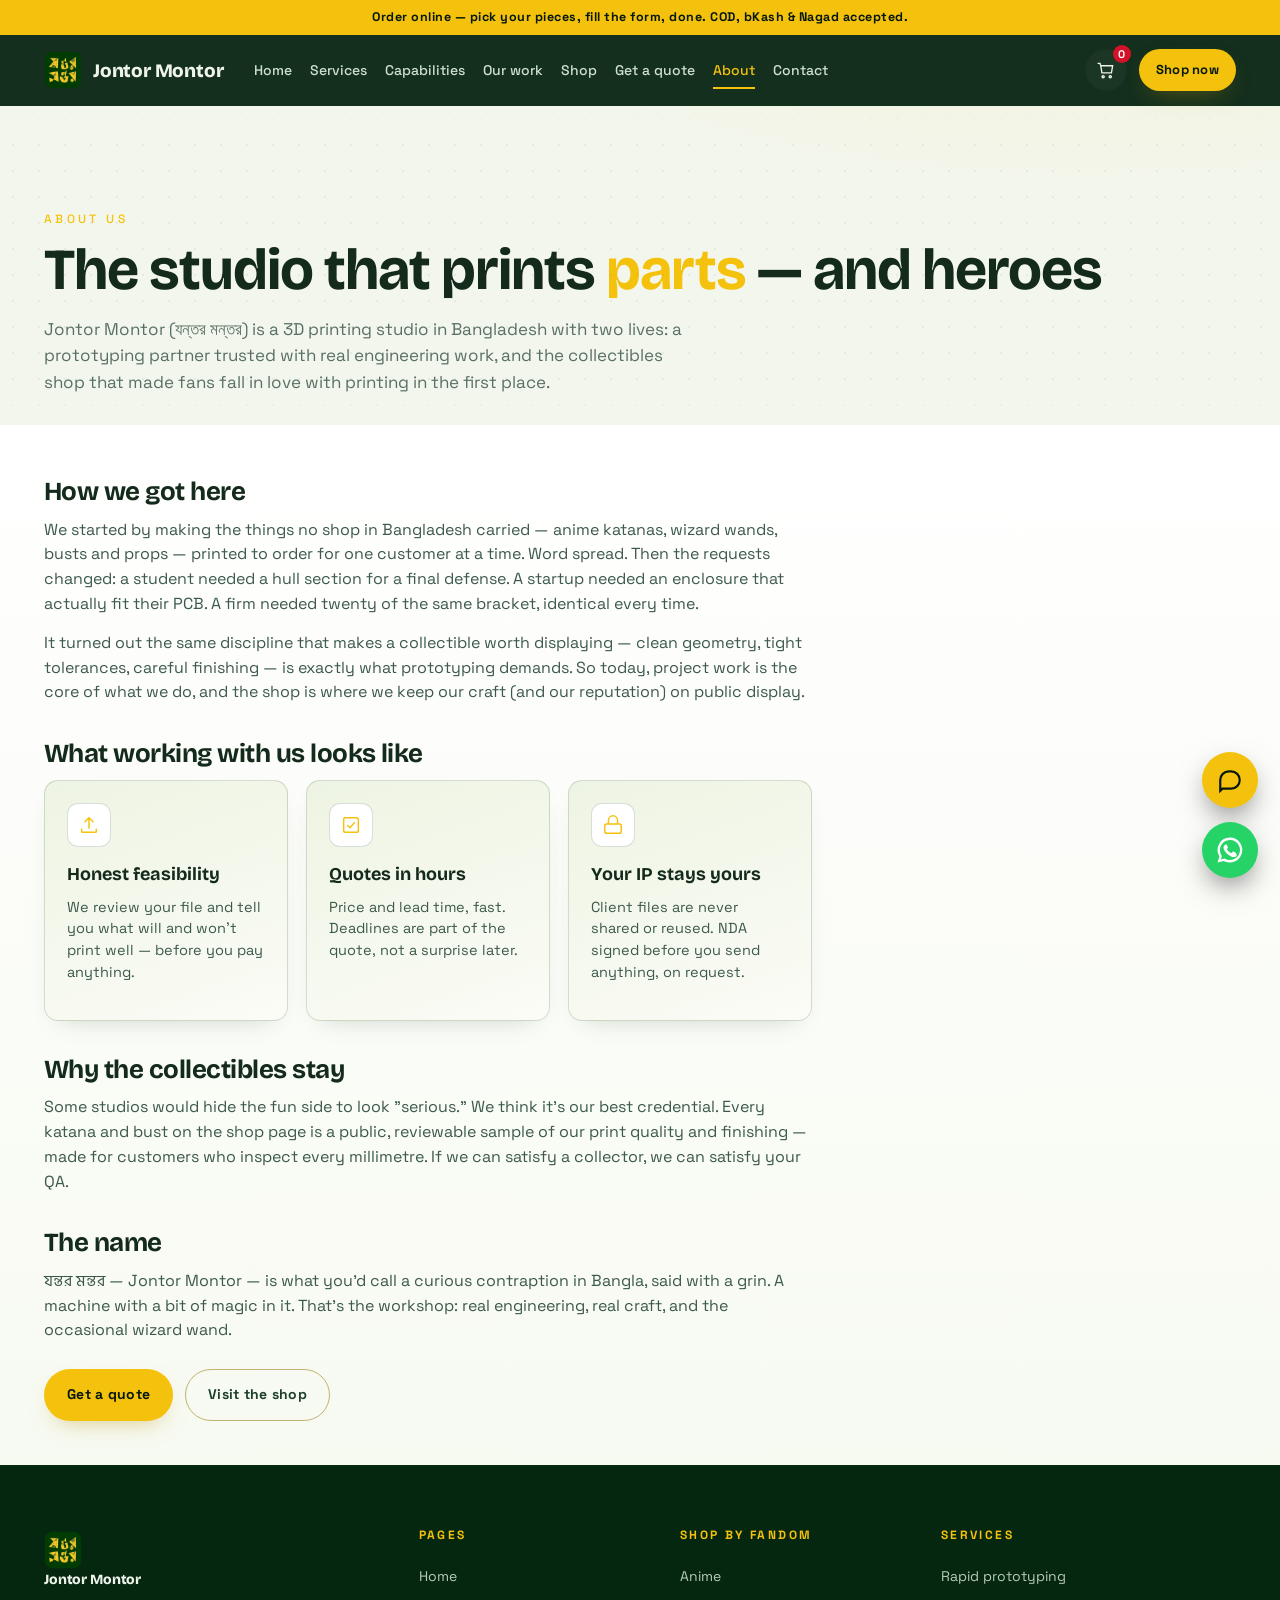
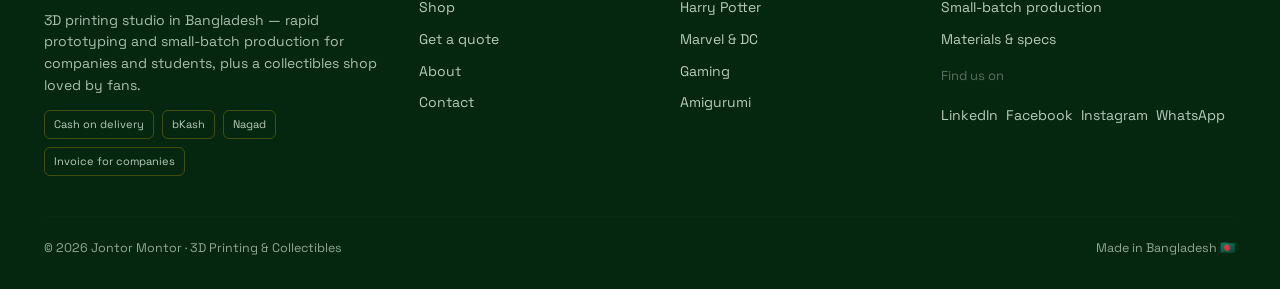
==== commit 4ae61cc6: "Add files via upload Full site update" ====
--- a/about.html
+++ b/about.html
@@ -5,22 +5,25 @@
 <meta name="viewport" content="width=device-width, initial-scale=1.0">
 <title>About Jontor Montor — 3D Printing Studio in Bangladesh</title>
 <meta name="description" content="Jontor Montor is a Bangladesh 3D printing studio: a prototyping partner for companies and universities, and the collectibles shop that proves our craft in public.">
-<!-- EDIT HERE ▸ SEO: after you buy your domain, replace https://www.jontormontor.com everywhere (Ctrl+H) -->
-<link rel="canonical" href="https://www.jontormontor.com/about.html">
+<!-- EDIT HERE ▸ SEO: if you move to a custom domain, replace https://jontor-montor.pages.dev everywhere (Ctrl+H) -->
 <link rel="icon" type="image/jpeg" href="images/logo.jpg">
 <meta name="theme-color" content="#0a3a1c">
 <meta name="robots" content="index, follow">
+<link rel="canonical" href="https://jontor-montor.pages.dev/about">
+<meta property="og:url" content="https://jontor-montor.pages.dev/about">
 <meta property="og:type" content="website">
 <meta property="og:site_name" content="Jontor Montor">
 <meta property="og:title" content="About Jontor Montor — 3D Printing Studio in Bangladesh">
 <meta property="og:description" content="Jontor Montor is a Bangladesh 3D printing studio: a prototyping partner for companies and universities, and the collectibles shop that proves our craft in public.">
-<meta property="og:url" content="https://www.jontormontor.com/about.html">
-<meta property="og:image" content="https://www.jontormontor.com/images/logo.jpg">
+<meta property="og:image" content="https://jontor-montor.pages.dev/images/og-image.jpg">
+<meta property="og:image:width" content="1200">
+<meta property="og:image:height" content="630">
 <meta property="og:locale" content="en_US">
+<meta name="twitter:url" content="https://jontor-montor.pages.dev/about">
 <meta name="twitter:card" content="summary_large_image">
 <meta name="twitter:title" content="About Jontor Montor — 3D Printing Studio in Bangladesh">
 <meta name="twitter:description" content="Jontor Montor is a Bangladesh 3D printing studio: a prototyping partner for companies and universities, and the collectibles shop that proves our craft in public.">
-<meta name="twitter:image" content="https://www.jontormontor.com/images/logo.jpg">
+<meta name="twitter:image" content="https://jontor-montor.pages.dev/images/og-image.jpg">
 <link rel="preconnect" href="https://fonts.googleapis.com">
 <link rel="preconnect" href="https://fonts.gstatic.com" crossorigin>
 <link href="https://fonts.googleapis.com/css2?family=Bricolage+Grotesque:opsz,wght@12..96,400;12..96,600;12..96,800&family=Space+Grotesk:wght@400;500;700&family=Hind+Siliguri:wght@400;600;700&display=swap" rel="stylesheet">
--- a/css/styles.css
+++ b/css/styles.css
@@ -629,3 +629,176 @@
 .toast{background:#0a3a1c;color:#f4f8f1}
 .shard{opacity:.35}
 .works{background:linear-gradient(180deg,#eaf1de,#f3f6ec)}
+
+/* =================================================================== */
+/*  V3 — product detail, fandom filtering, checkout                    */
+/* =================================================================== */
+
+/* nav: room for the extra links, and an active-page marker */
+.navlinks{gap:18px}
+.navlinks a.here{color:var(--gold)}
+.navlinks a.here::after{width:100%}
+@media(max-width:1080px){
+  .navlinks{display:none}
+  .menutoggle{display:grid}
+  .nav.open .navlinks{display:flex;position:absolute;top:100%;left:0;right:0;flex-direction:column;
+    background:#083317;border-top:1px solid rgba(244,194,13,.3);padding:18px 24px;gap:16px;z-index:40}
+  .nav{position:relative}
+}
+@media(max-width:520px){ .navshop{display:none} }
+
+/* sticky-nav-safe anchor scrolling */
+section[id], div[id]{scroll-margin-top:96px}
+
+/* ---- fandom tiles are now buttons ---- */
+.tile{cursor:pointer}
+.tile:focus-visible{outline:3px solid var(--gold);outline-offset:3px}
+.tile.on{box-shadow:0 0 0 3px var(--gold),0 22px 40px -22px rgba(16,58,32,.5)}
+.tile.on .arr{background:var(--gold);color:var(--ink);transform:rotate(-45deg)}
+
+/* ---- filter bar above the grid ---- */
+.filterhead{display:flex;align-items:center;gap:14px;flex-wrap:wrap;margin-bottom:8px}
+.filterhead .cnt{font-family:var(--tech);font-size:12.5px;letter-spacing:.1em;text-transform:uppercase;color:var(--muted)}
+.clearfilter{font-family:var(--tech);font-size:12.5px;font-weight:700;cursor:pointer;
+  background:none;border:1px solid var(--line);border-radius:999px;padding:6px 14px;color:var(--gold-2)}
+.clearfilter:hover{border-color:var(--gold);background:rgba(244,194,13,.1)}
+.typechip.on{background:var(--gold);color:var(--ink);border-color:var(--gold);font-weight:700}
+.emptyfilter{grid-column:1/-1;text-align:center;padding:48px 24px;border:1.5px dashed var(--line);border-radius:var(--r);background:#fff}
+.emptyfilter b{font-family:var(--disp);font-size:20px;display:block;margin-bottom:8px}
+.emptyfilter p{font-family:var(--tech);font-size:14.5px;color:var(--muted);max-width:44ch;margin:0 auto 18px}
+
+/* ---- product cards: tappable, with real buttons ---- */
+.pcard{cursor:pointer}
+.pcard:focus-visible{outline:3px solid var(--gold);outline-offset:3px}
+.quick{display:none}
+.viewhint{position:absolute;left:50%;bottom:12px;transform:translate(-50%,10px);opacity:0;transition:.22s;
+  font-family:var(--tech);font-size:11.5px;font-weight:700;letter-spacing:.12em;text-transform:uppercase;
+  background:rgba(6,24,12,.86);color:var(--gold);border:1px solid rgba(244,194,13,.5);
+  border-radius:999px;padding:7px 15px;pointer-events:none;white-space:nowrap}
+.pcard:hover .viewhint{opacity:1;transform:translate(-50%,0)}
+.pcard__acts{display:grid;grid-template-columns:1fr 1.2fr;gap:8px;margin-top:12px}
+.pcard__acts .btn{justify-content:center;padding:10px 8px;font-size:12.5px;white-space:nowrap}
+@media(max-width:400px){ .pcard__acts{grid-template-columns:1fr} }
+
+/* ---- product detail modal ---- */
+.pmodal{position:fixed;inset:0;z-index:120;display:none}
+.pmodal.on{display:block}
+.pmodal__ov{position:absolute;inset:0;background:rgba(6,24,12,.6);backdrop-filter:blur(3px)}
+.pmodal__panel{position:absolute;left:50%;top:50%;transform:translate(-50%,-50%);
+  width:min(940px,calc(100vw - 32px));max-height:calc(100vh - 48px);overflow-y:auto;
+  background:#fff;border:1px solid var(--line);border-radius:18px;
+  box-shadow:0 40px 90px -30px rgba(0,0,0,.6);
+  display:grid;grid-template-columns:1fr 1fr}
+.pmodal__x{position:absolute;top:12px;right:14px;z-index:5;width:38px;height:38px;border-radius:50%;
+  border:1px solid var(--line);background:rgba(255,255,255,.92);color:var(--paper);
+  font-size:26px;line-height:1;cursor:pointer}
+.pmodal__x:hover{border-color:var(--gold);color:var(--gold-deep)}
+.pmodal__media{position:relative;background:var(--moss-2)}
+.pmodal__media img{width:100%;height:100%;min-height:300px;object-fit:cover}
+.pmodal__info{padding:30px 30px 28px;display:flex;flex-direction:column;gap:11px}
+.pmodal__tags{display:flex;gap:7px;flex-wrap:wrap}
+.pmodal__tags span{font-family:var(--tech);font-size:10.5px;font-weight:700;letter-spacing:.16em;
+  text-transform:uppercase;color:var(--gold-2);border:1px solid rgba(244,194,13,.45);
+  border-radius:999px;padding:4px 11px}
+.pmodal__info h3{font-size:27px;font-weight:800;line-height:1.08}
+.pmodal__sub{font-family:var(--tech);font-size:13px;color:var(--muted)}
+.pmodal__desc{font-family:var(--tech);font-size:14.5px;line-height:1.6;color:#3c594a}
+.pmodal__specs{list-style:none;display:grid;gap:7px;margin:2px 0 4px;padding:14px 16px;
+  background:var(--moss-2);border:1px solid var(--line);border-radius:12px}
+.pmodal__specs li{font-family:var(--tech);font-size:13px;color:#3c594a;padding-left:20px;position:relative}
+.pmodal__specs li::before{content:"›";position:absolute;left:6px;color:var(--gold-2);font-weight:700}
+.pmodal__qty{display:flex;align-items:center;gap:14px;margin-top:2px}
+.pmodal__qty>span{font-family:var(--tech);font-size:12.5px;letter-spacing:.12em;text-transform:uppercase;color:var(--muted)}
+.pmodal__acts{display:grid;grid-template-columns:1fr 1fr;gap:10px;margin-top:4px}
+.pmodal__acts .btn{justify-content:center}
+.pmodal__note{font-family:var(--tech);font-size:12px;color:var(--muted);line-height:1.55}
+.pmodal__note a{color:var(--gold-2);font-weight:700;text-decoration:underline}
+@media(max-width:760px){
+  .pmodal__panel{grid-template-columns:1fr;top:0;left:0;transform:none;width:100vw;max-height:100vh;
+    height:100%;border-radius:0}
+  .pmodal__media img{min-height:0;height:44vh}
+  .pmodal__info{padding:22px 20px 34px}
+}
+
+/* ---- cart drawer tweaks ---- */
+.citem__img{width:52px;height:52px;border-radius:9px;object-fit:cover;flex-shrink:0;border:1px solid var(--line)}
+.citem{align-items:center}
+
+/* ---- checkout ---- */
+.cogrid{display:grid;grid-template-columns:1.35fr .85fr;gap:26px;align-items:start}
+.cocol{display:flex;flex-direction:column;gap:18px}
+.cobox{background:#fff;border:1px solid var(--line);border-radius:var(--r);padding:24px 24px 26px;
+  box-shadow:0 10px 26px -18px rgba(16,58,32,.35)}
+.cobox__t{font-family:var(--disp);font-size:19px;font-weight:700;margin-bottom:18px;display:flex;align-items:center;gap:11px}
+.conum{width:26px;height:26px;flex-shrink:0;border-radius:50%;background:var(--gold);color:var(--ink);
+  font-family:var(--tech);font-size:13px;font-weight:700;display:grid;place-items:center}
+.cosum{position:sticky;top:96px}
+
+.field input.bad,.field textarea.bad{border-color:var(--red);background:#fff5f5}
+
+.zonerow{display:grid;grid-template-columns:1fr 1fr;gap:10px}
+.zoneopt,.payopt{position:relative;display:block;cursor:pointer}
+.zoneopt input,.payopt input{position:absolute;opacity:0;pointer-events:none}
+.zoneopt>span,.payopt__in{display:block;border:1.5px solid var(--line);border-radius:12px;
+  padding:14px 16px;background:var(--forest-2);transition:.18s}
+.zoneopt>span b,.payopt__in b{font-family:var(--disp);font-size:15.5px;display:block}
+.zoneopt>span i,.payopt__in i{font-family:var(--tech);font-size:12.5px;color:var(--muted);font-style:normal;display:block;margin-top:3px}
+.zoneopt:hover>span,.payopt:hover .payopt__in{border-color:rgba(244,194,13,.6)}
+.zoneopt input:checked+span,.payopt.on .payopt__in{border-color:var(--gold);background:rgba(244,194,13,.1);
+  box-shadow:0 0 0 3px rgba(244,194,13,.15)}
+.payopts{display:grid;gap:10px}
+
+.paybox{margin-top:14px;border:1.5px solid rgba(244,194,13,.5);border-radius:12px;overflow:hidden;background:#fffdf3}
+.paybox__head{font-family:var(--tech);font-size:11.5px;letter-spacing:.18em;text-transform:uppercase;
+  color:var(--gold-deep);padding:11px 16px;border-bottom:1px solid rgba(244,194,13,.35);background:rgba(244,194,13,.14)}
+.paynum{display:flex;align-items:center;gap:12px;padding:16px}
+.paynum span{font-family:var(--tech);font-size:12px;letter-spacing:.14em;text-transform:uppercase;color:var(--muted)}
+.paynum b{font-family:var(--tech);font-size:24px;font-weight:700;letter-spacing:.06em;color:var(--paper);
+  background:#fff;border:1px dashed var(--gold);border-radius:9px;padding:6px 14px}
+.paysteps{margin:0;padding:0 18px 18px 36px}
+.paysteps li{font-family:var(--tech);font-size:13.5px;color:#3c594a;margin-bottom:7px;line-height:1.5}
+.paysteps b{color:var(--gold-deep)}
+
+.coitem{display:flex;align-items:center;gap:12px;padding:13px 0;border-bottom:1px solid var(--line)}
+.coitem img{width:56px;height:56px;border-radius:9px;object-fit:cover;flex-shrink:0;border:1px solid var(--line)}
+.coitem>div{flex:1;min-width:0}
+.coitem__n{font-family:var(--disp);font-size:14.5px;font-weight:600;line-height:1.2}
+.coitem__p{font-family:var(--tech);font-size:12px;color:var(--muted);margin:2px 0 5px}
+.coitem>b{font-family:var(--tech);font-size:15px;color:var(--gold-deep);white-space:nowrap}
+.coitem .qty{transform:scale(.86);transform-origin:left center}
+.coitem .citem__rm{margin-left:8px}
+
+.cototals{padding-top:14px;display:grid;gap:8px}
+.cototals>div{display:flex;justify-content:space-between;align-items:baseline;font-family:var(--tech);font-size:14px;color:var(--muted)}
+.cototals>div b{color:var(--paper);font-weight:700;font-size:15px}
+.cototals .grand{border-top:1px solid var(--line);padding-top:11px;margin-top:3px;font-size:15px;color:var(--paper)}
+.cototals .grand b{font-size:23px;color:var(--gold-deep)}
+
+/* ---- order confirmation ---- */
+.okbox{max-width:620px;margin:20px auto 40px;text-align:center;background:#fff;
+  border:1px solid var(--line);border-radius:18px;padding:44px 34px 38px;
+  box-shadow:0 20px 50px -28px rgba(16,58,32,.45)}
+.okbox__tick{width:66px;height:66px;margin:0 auto 20px;border-radius:50%;background:var(--gold);
+  color:var(--ink);font-size:34px;font-weight:700;display:grid;place-items:center}
+.okbox h3{font-family:var(--disp);font-size:30px;font-weight:800;margin-bottom:8px}
+.okbox>p{font-family:var(--tech);font-size:15px;color:#3c594a}
+.okbox__id{margin:22px auto;display:inline-flex;align-items:center;gap:12px;
+  border:1px dashed var(--gold);border-radius:11px;padding:11px 20px;background:#fffdf3}
+.okbox__id span{font-family:var(--tech);font-size:11px;letter-spacing:.18em;text-transform:uppercase;color:var(--muted)}
+.okbox__id b{font-family:var(--tech);font-size:19px;letter-spacing:.06em}
+.okbox__rows{display:grid;gap:9px;text-align:left;background:var(--moss-2);border-radius:12px;padding:16px 18px;margin-bottom:18px}
+.okbox__rows>div{display:flex;justify-content:space-between;gap:14px;font-family:var(--tech);font-size:13.5px;color:var(--muted)}
+.okbox__rows b{color:var(--paper);text-align:right}
+.okbox__note{font-family:var(--tech);font-size:14px;color:#3c594a;line-height:1.6;margin-bottom:22px}
+.okbox__acts{display:flex;gap:10px;justify-content:center;flex-wrap:wrap}
+.okbox__small{font-family:var(--tech);font-size:12px;color:var(--muted);margin-top:18px}
+
+@media(max-width:900px){
+  .cogrid{grid-template-columns:1fr}
+  .cosum{position:static}
+}
+@media(max-width:520px){
+  .zonerow{grid-template-columns:1fr}
+  .cobox{padding:20px 18px 22px}
+  .paynum b{font-size:20px}
+}
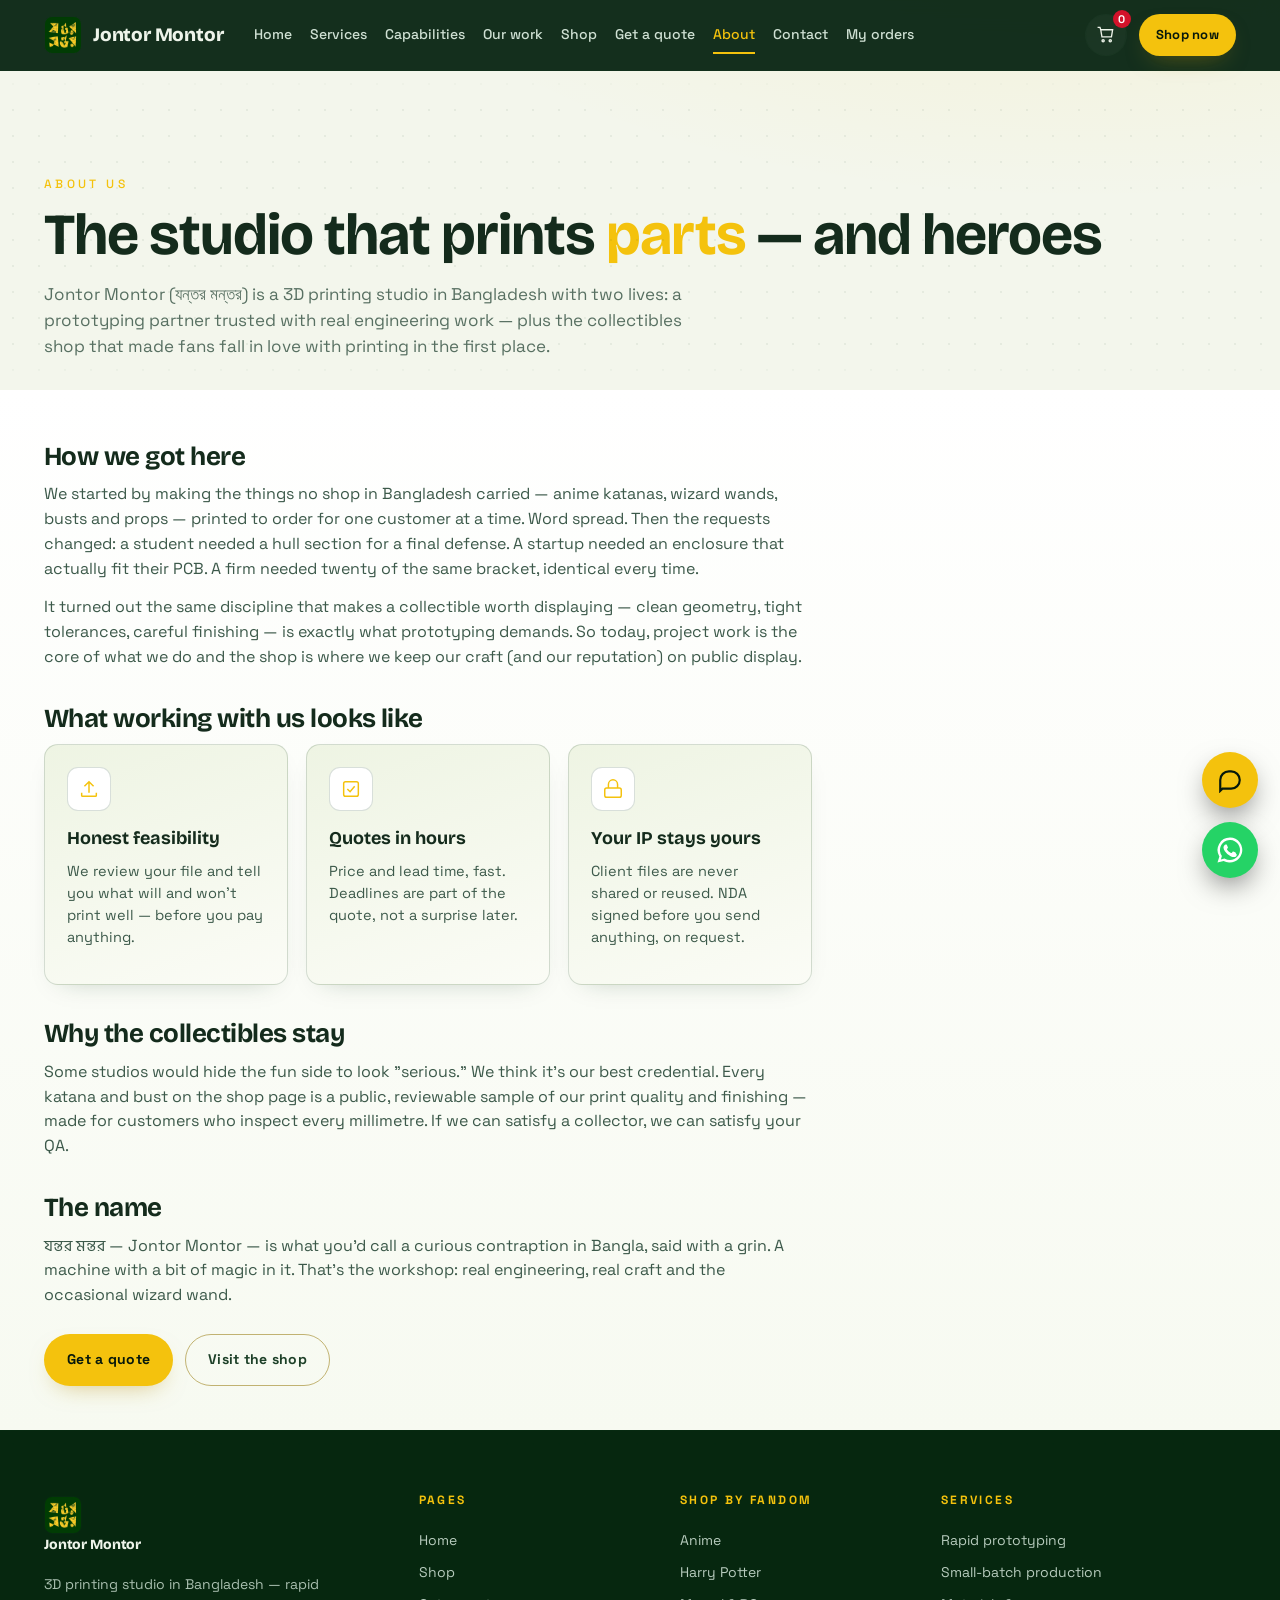
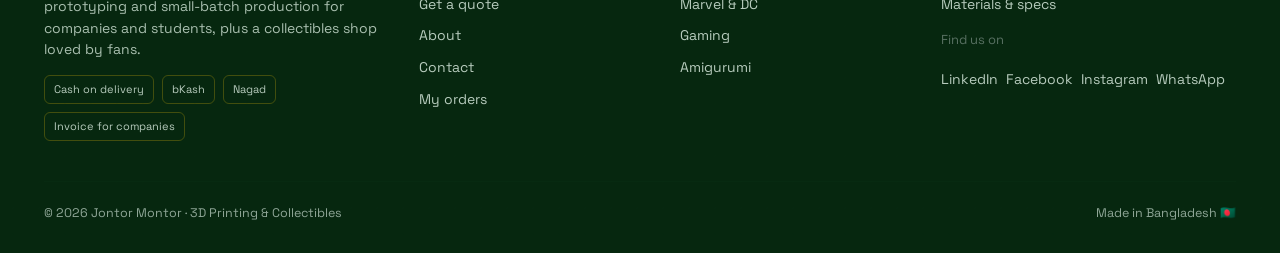
==== commit 5add93bb: "Add files via upload" ====
--- a/about.html
+++ b/about.html
@@ -4,7 +4,7 @@
 <meta charset="UTF-8">
 <meta name="viewport" content="width=device-width, initial-scale=1.0">
 <title>About Jontor Montor — 3D Printing Studio in Bangladesh</title>
-<meta name="description" content="Jontor Montor is a Bangladesh 3D printing studio: a prototyping partner for companies and universities, and the collectibles shop that proves our craft in public.">
+<meta name="description" content="Jontor Montor is a Bangladesh 3D printing studio: a prototyping partner for companies and universities — plus the collectibles shop that proves our craft in public.">
 <!-- EDIT HERE ▸ SEO: if you move to a custom domain, replace https://jontor-montor.pages.dev everywhere (Ctrl+H) -->
 <link rel="icon" type="image/jpeg" href="images/logo.jpg">
 <meta name="theme-color" content="#0a3a1c">
@@ -14,7 +14,7 @@
 <meta property="og:type" content="website">
 <meta property="og:site_name" content="Jontor Montor">
 <meta property="og:title" content="About Jontor Montor — 3D Printing Studio in Bangladesh">
-<meta property="og:description" content="Jontor Montor is a Bangladesh 3D printing studio: a prototyping partner for companies and universities, and the collectibles shop that proves our craft in public.">
+<meta property="og:description" content="Jontor Montor is a Bangladesh 3D printing studio: a prototyping partner for companies and universities — plus the collectibles shop that proves our craft in public.">
 <meta property="og:image" content="https://jontor-montor.pages.dev/images/og-image.jpg">
 <meta property="og:image:width" content="1200">
 <meta property="og:image:height" content="630">
@@ -22,7 +22,7 @@
 <meta name="twitter:url" content="https://jontor-montor.pages.dev/about">
 <meta name="twitter:card" content="summary_large_image">
 <meta name="twitter:title" content="About Jontor Montor — 3D Printing Studio in Bangladesh">
-<meta name="twitter:description" content="Jontor Montor is a Bangladesh 3D printing studio: a prototyping partner for companies and universities, and the collectibles shop that proves our craft in public.">
+<meta name="twitter:description" content="Jontor Montor is a Bangladesh 3D printing studio: a prototyping partner for companies and universities — plus the collectibles shop that proves our craft in public.">
 <meta name="twitter:image" content="https://jontor-montor.pages.dev/images/og-image.jpg">
 <link rel="preconnect" href="https://fonts.googleapis.com">
 <link rel="preconnect" href="https://fonts.gstatic.com" crossorigin>
@@ -36,7 +36,7 @@
   <div class="wrap">
     <span class="eyebrow">About us</span>
     <h1>The studio that prints <span class="y">parts</span> — and heroes</h1>
-    <p>Jontor Montor (যন্তর মন্তর) is a 3D printing studio in Bangladesh with two lives: a prototyping partner trusted with real engineering work, and the collectibles shop that made fans fall in love with printing in the first place.</p>
+    <p>Jontor Montor (যন্তর মন্তর) is a 3D printing studio in Bangladesh with two lives: a prototyping partner trusted with real engineering work — plus the collectibles shop that made fans fall in love with printing in the first place.</p>
   </div>
 </section>
 
@@ -46,7 +46,7 @@
       <!-- EDIT HERE ▸ ABOUT TEXT -->
       <h2>How we got here</h2>
       <p>We started by making the things no shop in Bangladesh carried — anime katanas, wizard wands, busts and props — printed to order for one customer at a time. Word spread. Then the requests changed: a student needed a hull section for a final defense. A startup needed an enclosure that actually fit their PCB. A firm needed twenty of the same bracket, identical every time.</p>
-      <p>It turned out the same discipline that makes a collectible worth displaying — clean geometry, tight tolerances, careful finishing — is exactly what prototyping demands. So today, project work is the core of what we do, and the shop is where we keep our craft (and our reputation) on public display.</p>
+      <p>It turned out the same discipline that makes a collectible worth displaying — clean geometry, tight tolerances, careful finishing — is exactly what prototyping demands. So today, project work is the core of what we do and the shop is where we keep our craft (and our reputation) on public display.</p>
 
       <h2>What working with us looks like</h2>
       <div class="cards3">
@@ -68,7 +68,7 @@
       <p>Some studios would hide the fun side to look "serious." We think it's our best credential. Every katana and bust on the shop page is a public, reviewable sample of our print quality and finishing — made for customers who inspect every millimetre. If we can satisfy a collector, we can satisfy your QA.</p>
 
       <h2>The name</h2>
-      <p><span class="bn">যন্তর মন্তর</span> — Jontor Montor — is what you'd call a curious contraption in Bangla, said with a grin. A machine with a bit of magic in it. That's the workshop: real engineering, real craft, and the occasional wizard wand.</p>
+      <p><span class="bn">যন্তর মন্তর</span> — Jontor Montor — is what you'd call a curious contraption in Bangla, said with a grin. A machine with a bit of magic in it. That's the workshop: real engineering, real craft and the occasional wizard wand.</p>
 
       <p style="margin-top:26px">
         <a href="custom.html" class="btn btn-gold">Get a quote</a>
--- a/css/styles.css
+++ b/css/styles.css
@@ -44,7 +44,7 @@
 .btn-ghost:hover{border-color:var(--gold);color:var(--gold);transform:translateY(-2px)}
 .btn-sm{padding:10px 16px;font-size:13px}
 
-/* announcement */
+/* announcement strip (off by default — CONFIG.announceOn in js/app.js) */
 .topbar{background:var(--gold);color:var(--ink);font-family:var(--tech);font-weight:700;
   font-size:12.5px;letter-spacing:.04em;text-align:center;padding:8px 16px;overflow:hidden}
 .topbar span{display:inline-block;white-space:nowrap}
@@ -209,10 +209,24 @@
 .wcard h4{font-family:var(--disp);font-weight:600;font-size:18px;margin:5px 0 10px}
 .wmeta{display:flex;gap:7px;flex-wrap:wrap}
 .wmeta span{font-family:var(--tech);font-size:11px;color:#3c594a;border:1px solid var(--line);border-radius:6px;padding:3px 8px}
-.stats{display:grid;grid-template-columns:repeat(4,1fr);gap:18px;margin-top:40px;
-  border-top:1px solid var(--line);padding-top:34px}
+.stats{display:grid;grid-template-columns:repeat(4,1fr);gap:18px;margin-top:44px;
+  position:relative;overflow:hidden;border-radius:var(--r);padding:38px 32px;
+  background:
+    radial-gradient(900px 420px at 12% -40px, rgba(244,194,13,.15), transparent 55%),
+    linear-gradient(165deg,#0d4020,#05230f);
+  box-shadow:0 26px 60px -32px rgba(5,35,15,.75)}
+.stats::before{content:"";position:absolute;inset:0;pointer-events:none;
+  background-image:radial-gradient(rgba(244,194,13,.12) 1px,transparent 1px);
+  background-size:22px 22px;opacity:.6}
+.stat{position:relative;text-align:center}
+.stat+.stat{border-left:1px solid rgba(244,194,13,.18)}
 .stat .n{font-family:var(--disp);font-weight:800;font-size:clamp(32px,4vw,48px);color:var(--gold);line-height:1}
-.stat .l{font-family:var(--tech);font-size:12.5px;color:var(--muted);margin-top:6px;letter-spacing:.03em}
+.stat .l{font-family:var(--tech);font-size:12.5px;color:#c4d6c8;margin-top:8px;letter-spacing:.03em}
+@media(max-width:680px){
+  .stats{grid-template-columns:repeat(2,1fr);gap:26px 12px;padding:30px 18px}
+  .stat:nth-child(odd)+.stat{border-left:1px solid rgba(244,194,13,.18)}
+  .stat:nth-child(3){border-left:none}
+}
 .works__cta{display:flex;gap:12px;flex-wrap:wrap;margin-top:34px;align-items:center}
 .works__cta .note{font-family:var(--tech);font-size:12.5px;color:var(--muted)}
 
@@ -802,3 +816,106 @@
   .cobox{padding:20px 18px 22px}
   .paynum b{font-size:20px}
 }
+
+/* =================================================================== */
+/*  V4 — photo gallery, order tracking portal                          */
+/* =================================================================== */
+
+/* ---- photo count marker on product cards ---- */
+.shots{position:absolute;left:12px;bottom:12px;z-index:2;
+  font-family:var(--tech);font-size:10.5px;font-weight:700;letter-spacing:.1em;text-transform:uppercase;
+  background:rgba(6,24,12,.78);color:#fff;border-radius:999px;padding:5px 11px;pointer-events:none}
+
+/* ---- detail gallery ---- */
+.pmodal__media.gal{display:flex;flex-direction:column;background:var(--moss-2)}
+.gal__stage{position:relative;flex:1;min-height:300px;overflow:hidden}
+.gal__img{position:absolute;inset:0;width:100%;height:100%;object-fit:cover;opacity:0;transition:opacity .25s}
+.gal__img.on{opacity:1}
+.gal__nav{position:absolute;top:50%;transform:translateY(-50%);z-index:3;
+  width:40px;height:40px;border-radius:50%;border:1px solid rgba(255,255,255,.35);
+  background:rgba(6,24,12,.55);color:#fff;font-size:24px;line-height:1;cursor:pointer;
+  display:grid;place-items:center;transition:.18s;backdrop-filter:blur(4px)}
+.gal__nav:hover{background:var(--gold);color:var(--ink);border-color:var(--gold)}
+.gal__prev{left:12px}
+.gal__next{right:12px}
+.gal__count{position:absolute;bottom:12px;left:50%;transform:translateX(-50%);z-index:3;
+  font-family:var(--tech);font-size:11px;letter-spacing:.12em;color:#fff;
+  background:rgba(6,24,12,.65);border-radius:999px;padding:5px 13px;pointer-events:none}
+.gal__thumbs{display:flex;gap:8px;padding:10px;background:rgba(0,0,0,.06);overflow-x:auto}
+.gal__thumb{flex:0 0 62px;height:62px;padding:0;border-radius:9px;overflow:hidden;cursor:pointer;
+  border:2px solid transparent;background:none;transition:.18s;opacity:.62}
+.gal__thumb img{width:100%;height:100%;object-fit:cover;display:block}
+.gal__thumb:hover{opacity:1}
+.gal__thumb.on{border-color:var(--gold);opacity:1}
+@media(max-width:760px){
+  /* flex:1 zeroes the basis, which wins over height — pin it instead */
+  .gal__stage{flex:0 0 auto;min-height:0;height:38vh}
+  .gal__thumb{flex:0 0 52px;height:52px}
+  .pmodal__media.gal{flex:0 0 auto}
+  .gal__nav{width:34px;height:34px;font-size:20px}
+}
+
+/* ---- order cards ---- */
+.ocard{background:#fff;border:1px solid var(--line);border-radius:var(--r);
+  padding:22px 24px 24px;margin-bottom:18px;box-shadow:0 10px 26px -18px rgba(16,58,32,.35)}
+.ocard__top{display:flex;justify-content:space-between;align-items:flex-start;gap:14px;flex-wrap:wrap;margin-bottom:18px}
+.oid{font-family:var(--tech);font-size:17px;font-weight:700;letter-spacing:.05em;display:block}
+.odate{font-family:var(--tech);font-size:12.5px;color:var(--muted)}
+.ostatus{font-family:var(--tech);font-size:11px;font-weight:700;letter-spacing:.14em;text-transform:uppercase;
+  border-radius:999px;padding:6px 14px;white-space:nowrap}
+.st-new{background:rgba(244,194,13,.18);color:var(--gold-deep);border:1px solid rgba(244,194,13,.5)}
+.st-confirm{background:rgba(31,122,63,.14);color:#1f7a3f;border:1px solid rgba(31,122,63,.4)}
+.st-making{background:rgba(31,122,63,.14);color:#1f7a3f;border:1px solid rgba(31,122,63,.4)}
+.st-ship{background:rgba(31,122,63,.18);color:#166534;border:1px solid rgba(31,122,63,.5)}
+.st-done{background:#166534;color:#fff;border:1px solid #166534}
+.st-cancel{background:#fee2e2;color:#b91c1c;border:1px solid #fca5a5}
+
+/* progress track */
+.track{display:flex;margin:6px 0 20px;padding:0 4px}
+.track__s{flex:1;position:relative;text-align:center}
+.track__s::before{content:"";position:absolute;top:7px;left:-50%;width:100%;height:2px;background:var(--line)}
+.track__s:first-child::before{display:none}
+.track__s.on::before{background:var(--gold)}
+.track__d{position:relative;z-index:2;display:block;width:16px;height:16px;margin:0 auto 8px;
+  border-radius:50%;background:#fff;border:2px solid var(--line)}
+.track__s.on .track__d{background:var(--gold);border-color:var(--gold)}
+.track__s em{font-family:var(--tech);font-size:11px;font-style:normal;letter-spacing:.06em;color:var(--muted)}
+.track__s.on em{color:var(--paper);font-weight:700}
+.ocancel{background:#fee2e2;color:#b91c1c;border:1px solid #fca5a5;border-radius:11px;
+  padding:12px 16px;font-family:var(--tech);font-size:13.5px;margin-bottom:18px}
+
+.oitems{border-top:1px solid var(--line);border-bottom:1px solid var(--line);padding:4px 0}
+.oitem{display:flex;align-items:center;gap:12px;padding:11px 0}
+.oitem img{width:48px;height:48px;border-radius:8px;object-fit:cover;border:1px solid var(--line);flex-shrink:0}
+.oitem>div{flex:1;min-width:0}
+.oitem b{font-family:var(--disp);font-size:14.5px;font-weight:600;display:block;line-height:1.2}
+.oitem span{font-family:var(--tech);font-size:12px;color:var(--muted)}
+.oitem i{font-family:var(--tech);font-style:normal;font-size:14px;color:var(--gold-deep);white-space:nowrap}
+.ototals{display:flex;justify-content:space-between;align-items:baseline;padding:14px 0 4px;
+  font-family:var(--tech);font-size:13.5px;color:var(--muted)}
+.ototals b{font-size:20px;color:var(--gold-deep)}
+.oaddr{font-family:var(--tech);font-size:13px;color:var(--muted)}
+.ocancelbox{display:flex;align-items:center;gap:14px;flex-wrap:wrap;margin-top:16px;
+  padding-top:16px;border-top:1px dashed var(--line)}
+.olen{font-family:var(--tech);font-size:12.5px;color:var(--muted)}
+.olen a{color:var(--gold-2);font-weight:700;text-decoration:underline}
+
+/* lookup + help */
+.lookup{background:var(--moss-2);border:1px solid var(--line);border-radius:var(--r);padding:26px 26px 28px;margin-top:26px}
+.lookup h3{font-family:var(--disp);font-size:20px;font-weight:700;margin-bottom:6px}
+.lookup>p{font-family:var(--tech);font-size:14px;color:var(--muted);max-width:62ch;margin-bottom:16px}
+.lkmsg{margin-top:14px;font-family:var(--tech);font-size:14px;color:#3c594a;
+  background:#fff;border:1px solid var(--line);border-radius:11px;padding:14px 16px}
+.lkmsg.ok{border-color:var(--gold);background:#fffdf3}
+.lkmsg a{color:var(--gold-2);font-weight:700;text-decoration:underline}
+.ohelp{margin-top:26px;padding:24px 26px;border:1.5px dashed var(--line);border-radius:var(--r)}
+.ohelp h4{font-family:var(--disp);font-size:17px;font-weight:700;margin-bottom:12px}
+.ohelp ul{list-style:none;display:grid;gap:9px;margin-bottom:14px}
+.ohelp li{font-family:var(--tech);font-size:13.5px;color:#3c594a;padding-left:18px;position:relative}
+.ohelp li::before{content:"›";position:absolute;left:2px;color:var(--gold-2);font-weight:700}
+.ohelp p{font-family:var(--tech);font-size:13px;color:var(--muted)}
+
+@media(max-width:560px){
+  .track__s em{font-size:9.5px}
+  .ocard{padding:18px 16px 20px}
+}
